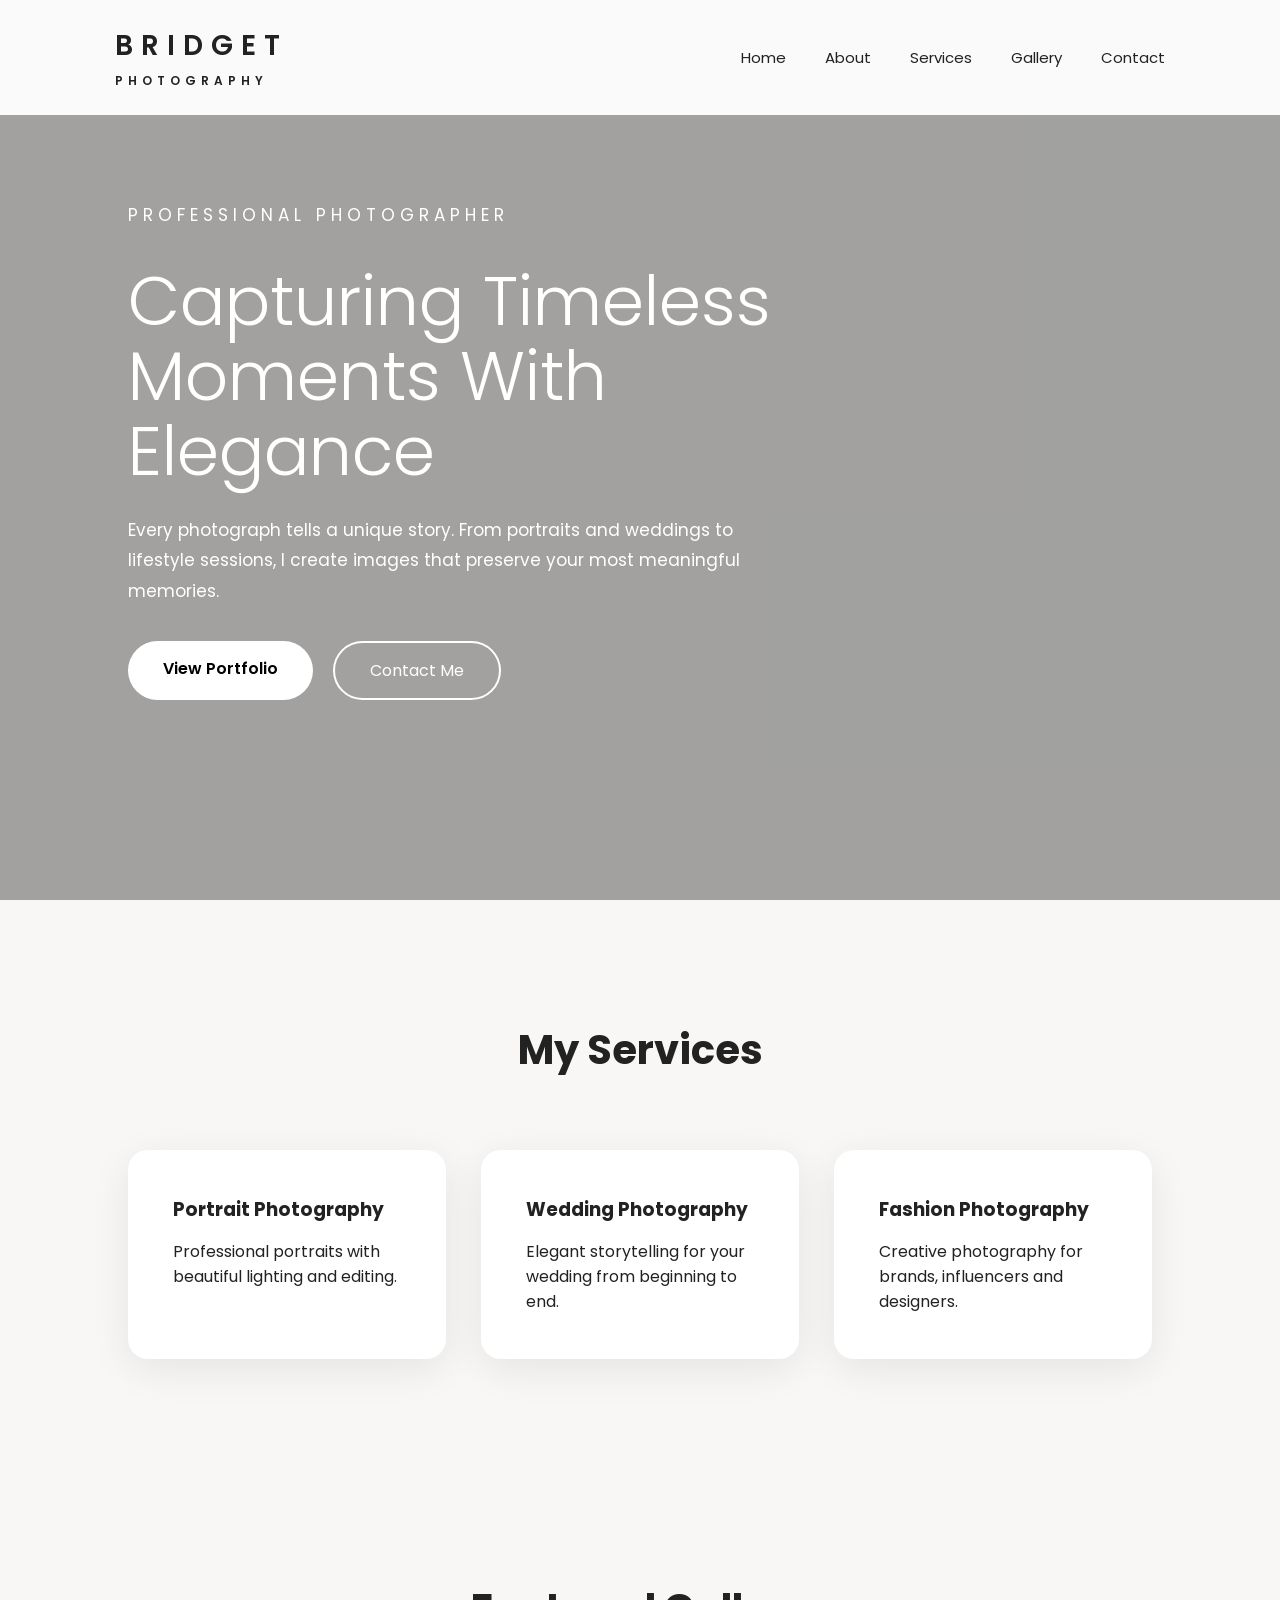
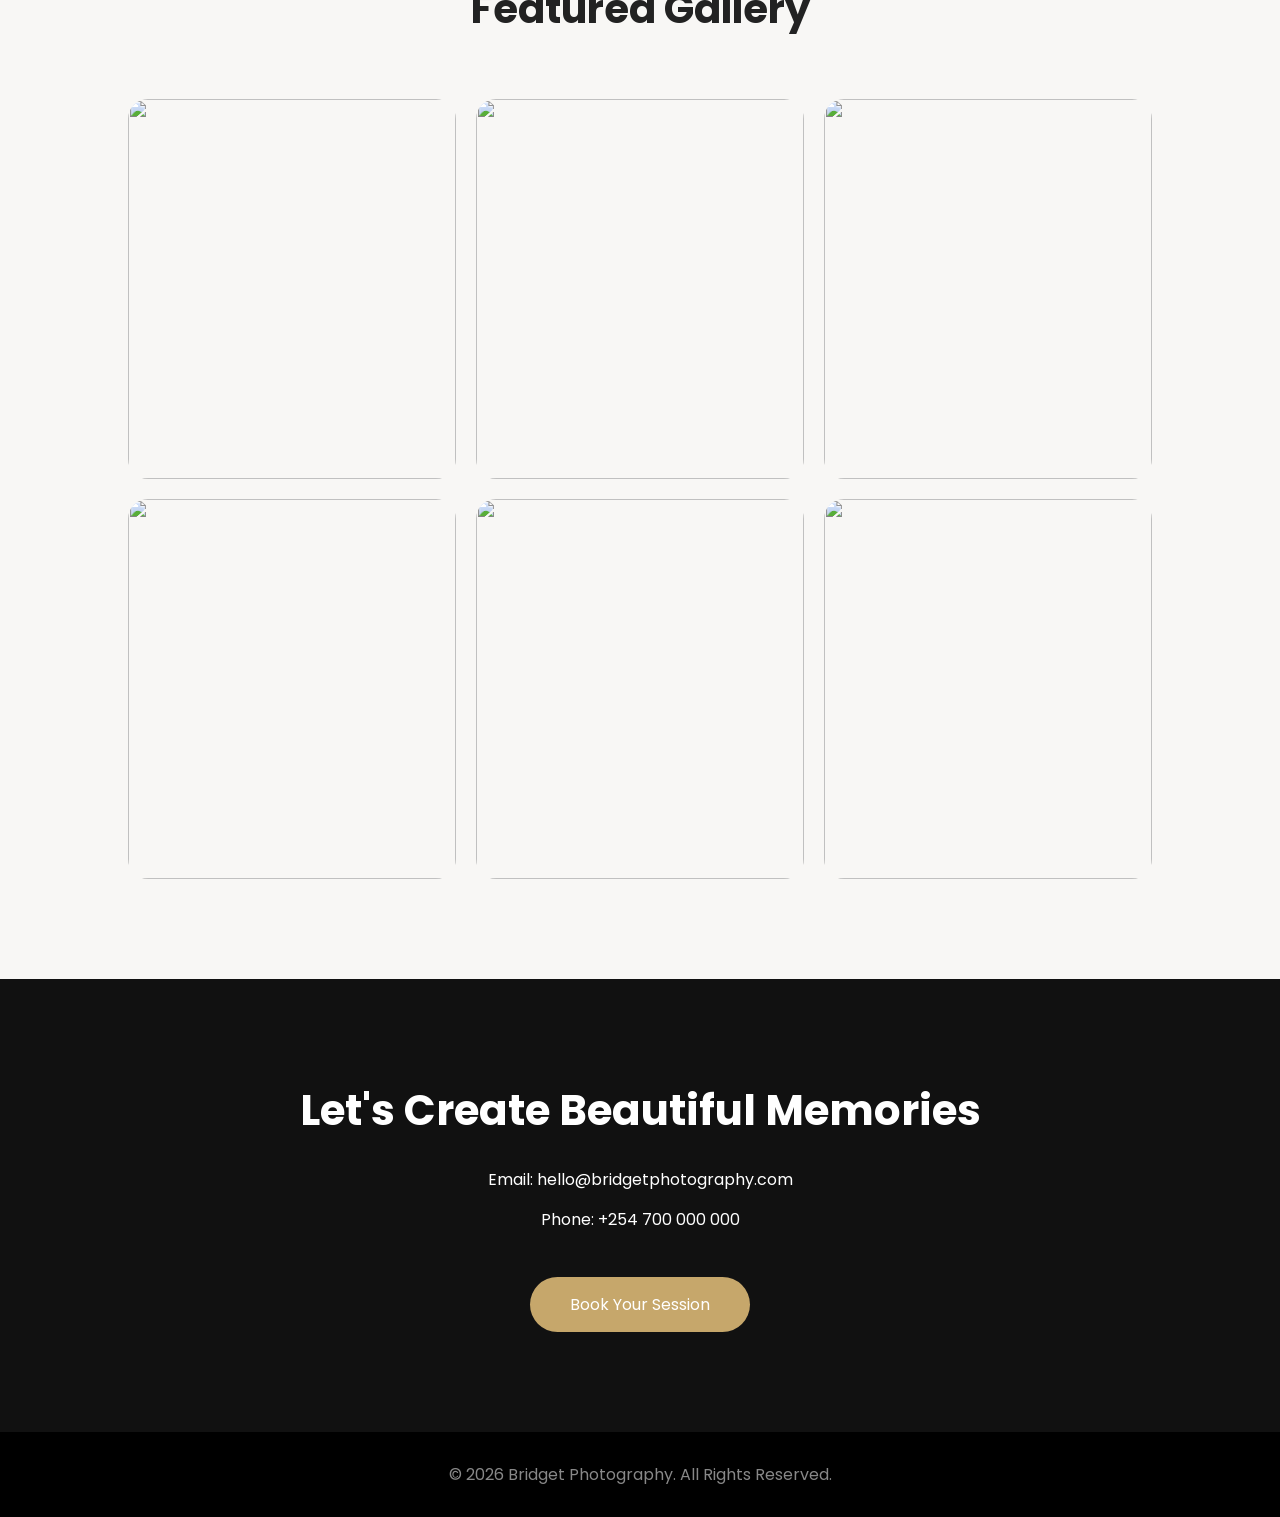
==== index.html @ 3e1bf8ef "create images folder" ====
<!DOCTYPE html>
<html lang="en">
<head>
    <meta charset="UTF-8">
    <meta name="viewport" content="width=device-width, initial-scale=1.0">
    <title>Photography Sceneries</title>
    <link rel="stylesheet" href="style.css">
    <link rel="preconnect" href="https://fonts.googleapis.com">
<link rel="preconnect" href="https://fonts.gstatic.com" crossorigin>
<link href="https://fonts.googleapis.com/css2?family=Poppins:wght@100;200;300;400;500;600;700;800;900&display=swap" rel="stylesheet"> 

</head>
<body><body>

<!-- Navigation -->

<header>

    <div class="logo">
        BRIDGET
        <span>PHOTOGRAPHY</span>
    </div>

    <nav>
        <a href="#">Home</a>
        <a href="#about">About</a>
        <a href="#services">Services</a>
        <a href="#gallery">Gallery</a>
        <a href="#contact">Contact</a>
    </nav>

</header>

<!-- Hero Section -->

<section class="hero">

    <div class="overlay"></div>

    <div class="hero-text">

        <p class="small-text">
            PROFESSIONAL PHOTOGRAPHER
        </p>

        <h1>
            Capturing Timeless Moments With Elegance
        </h1>

        <p>
            Every photograph tells a unique story. From portraits and weddings to lifestyle sessions, I create images that preserve your most meaningful memories.
        </p>

        <div class="buttons">

            <a href="#gallery" class="btn">
                View Portfolio
            </a>

            <a href="#contact" class="btn-outline">
                Contact Me
            </a>

        </div>

    </div>

</section>

<!-- Services -->

<section class="services" id="services">

    <h2>My Services</h2>

    <div class="cards">

        <div class="card">
            <h3>Portrait Photography</h3>
            <p>Professional portraits with beautiful lighting and editing.</p>
        </div>

        <div class="card">
            <h3>Wedding Photography</h3>
            <p>Elegant storytelling for your wedding from beginning to end.</p>
        </div>

        <div class="card">
            <h3>Fashion Photography</h3>
            <p>Creative photography for brands, influencers and designers.</p>
        </div>

    </div>

</section>

<!-- Gallery -->

<section class="gallery" id="gallery">

    <h2>Featured Gallery</h2>

    <div class="grid">

        <img src="https://encrypted-tbn0.gstatic.com/images?q=tbn:ANd9GcSJ-t_iZvPAtcNiCMapXK78AmFuSrUkhVnqtfCIIaoNap_XPaz2we9xFPo&s=10" alt="">

        <img src="" alt="">

        <img src="images/photo3.jpg" alt="">

        <img src="images/photo4.jpg" alt="">

        <img src="images/photo5.jpg" alt="">

        <img src="images/photo6.jpg" alt="">

    </div>

</section>

<!-- Contact -->

<section class="contact" id="contact">

    <h2>Let's Create Beautiful Memories</h2>

    <p>Email: hello@bridgetphotography.com</p>

    <p>Phone: +254 700 000 000</p>

    <a href="#">Book Your Session</a>

</section>

<!-- Footer -->

<footer>

    <p>© 2026 Bridget Photography. All Rights Reserved.</p>

</footer>

</body>


</body>
</html>
---- style.css ----
*{
margin:0;
padding:0;
box-sizing:border-box;
font-family:'Poppins',sans-serif;
}

body{
background:#f8f7f5;
color:#222;
}

header{
position:fixed;
top:0;
left:0;
width:100%;
display:flex;
justify-content:space-between;
align-items:center;
padding:25px 9%;
background:rgba(255,255,255,.95);
backdrop-filter:blur(10px);
z-index:1000;
}

.logo{
font-size:28px;
font-weight:600;
letter-spacing:8px;
}

.logo span{
display:block;
font-size:12px;
letter-spacing:5px;
margin-top:5px;
}

nav a{
text-decoration:none;
color:#222;
margin-left:35px;
font-size:15px;
transition:.3s;
}

nav a:hover{
color:#c6a76b;
}

.hero{
height:100vh;
background:url("images/hero.jpg") center/cover no-repeat;
display:flex;
align-items:center;
position:relative;
}

.overlay{
position:absolute;
width:100%;
height:100%;
background:rgba(0,0,0,.35);
}

.hero-text{
position:relative;
color:white;
max-width:650px;
margin-left:10%;
}

.small-text{
letter-spacing:5px;
font-size:14px;
margin-bottom:15px;
}

.hero h1{
font-size:68px;
font-weight:300;
line-height:1.1;
margin-bottom:25px;
}

.hero p{
font-size:17px;
line-height:1.8;
margin-bottom:35px;
}

.buttons{
display:flex;
gap:20px;
}

.btn{
background:white;
padding:15px 35px;
color:black;
text-decoration:none;
border-radius:50px;
font-weight:600;
}

.btn-outline{
border:2px solid white;
padding:15px 35px;
color:white;
text-decoration:none;
border-radius:50px;
}

.services{
padding:120px 10%;
}

.services h2{
font-size:40px;
text-align:center;
margin-bottom:70px;
}

.cards{
display:grid;
grid-template-columns:repeat(auto-fit,minmax(250px,1fr));
gap:35px;
}

.card{
background:white;
padding:45px;
border-radius:20px;
box-shadow:0 10px 40px rgba(0,0,0,.08);
transition:.4s;
}

.card:hover{
transform:translateY(-10px);
}

.card h3{
margin-bottom:15px;
}

.gallery{
padding:100px 10%;
}

.gallery h2{
text-align:center;
font-size:40px;
margin-bottom:60px;
}

.grid{
display:grid;
grid-template-columns:repeat(auto-fit,minmax(300px,1fr));
gap:20px;
}

.grid img{
width:100%;
height:380px;
object-fit:cover;
border-radius:20px;
transition:.5s;
}

.grid img:hover{
transform:scale(1.05);
}

.contact{
background:#111;
color:white;
text-align:center;
padding:100px 20px;
}

.contact h2{
font-size:42px;
margin-bottom:25px;
}

.contact p{
margin:15px 0;
}

.contact a{
display:inline-block;
margin-top:30px;
padding:15px 40px;
background:#c6a76b;
color:white;
text-decoration:none;
border-radius:40px;
}

footer{
text-align:center;
padding:30px;
background:#000;
color:#888;
}

@media(max-width:768px){

header{
flex-direction:column;
}

nav{
margin-top:20px;
}

.hero h1{
font-size:42px;
}

.buttons{
flex-direction:column;
}

}
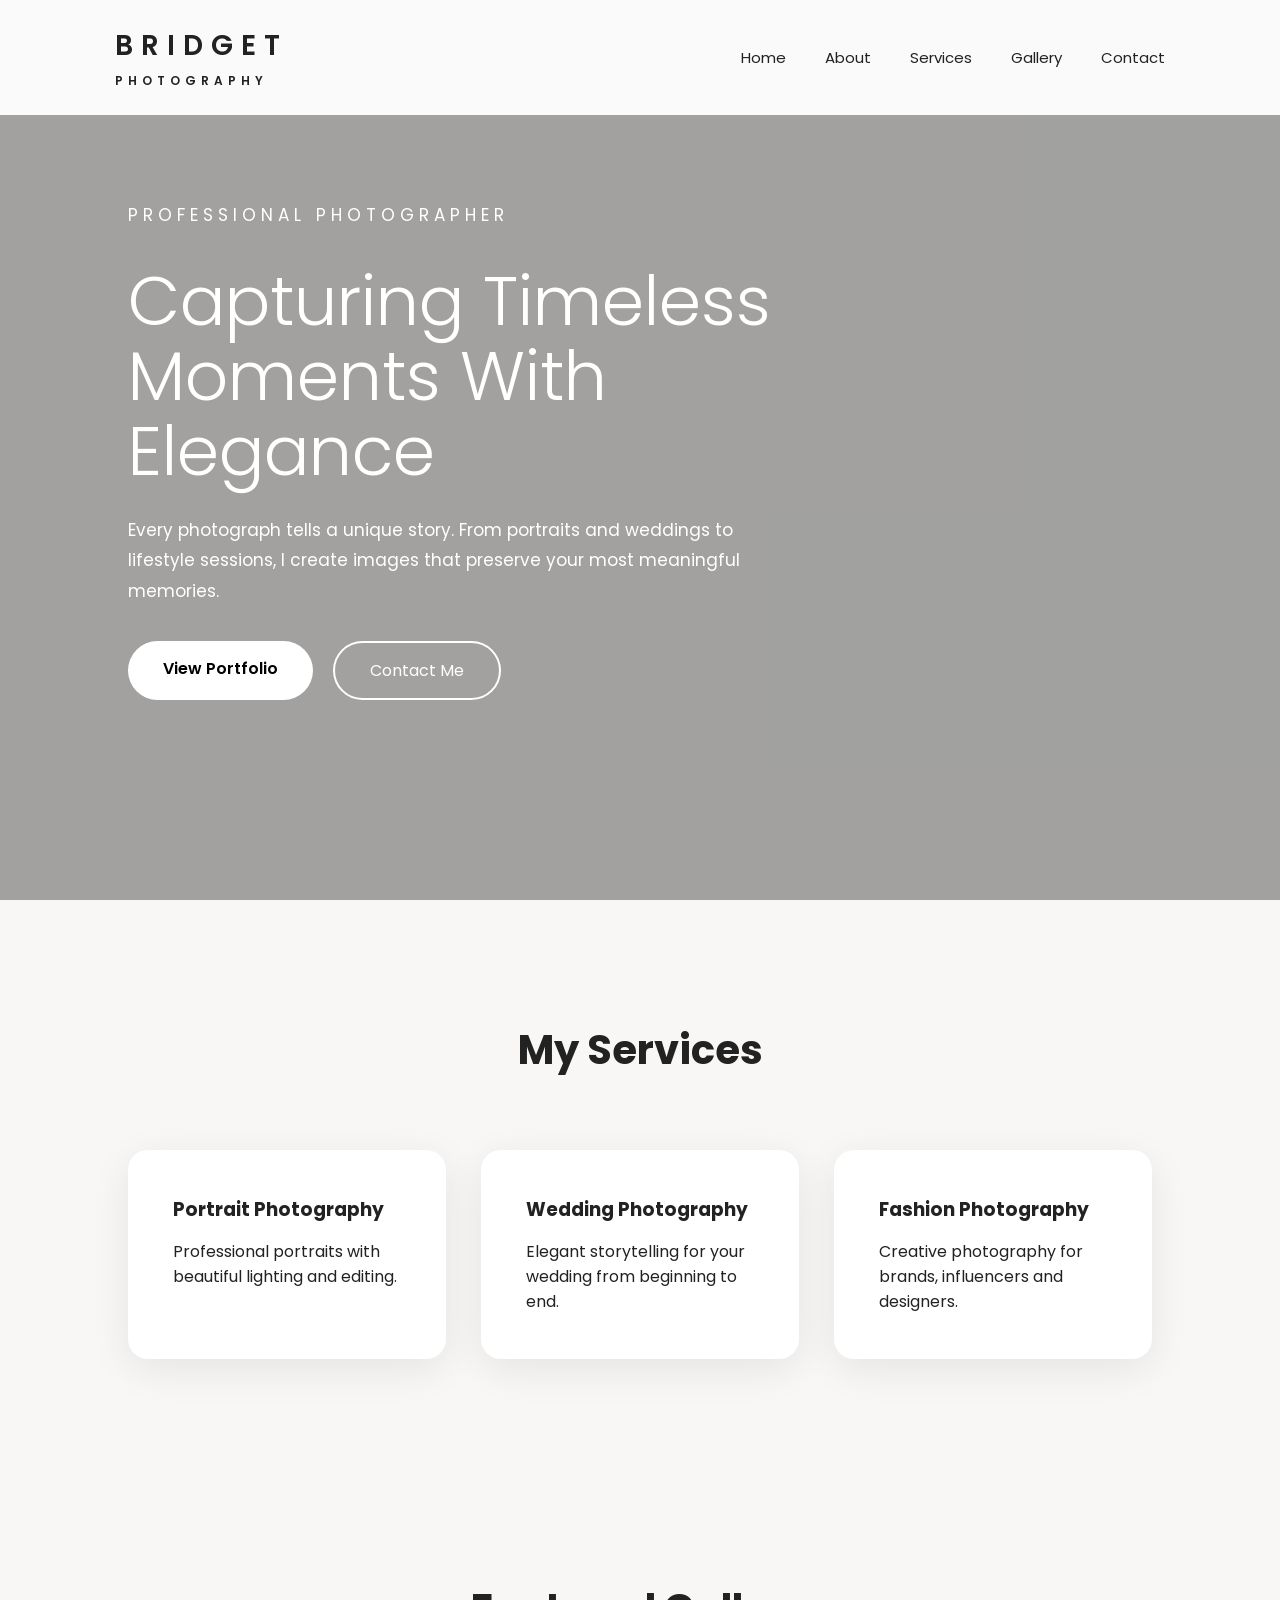
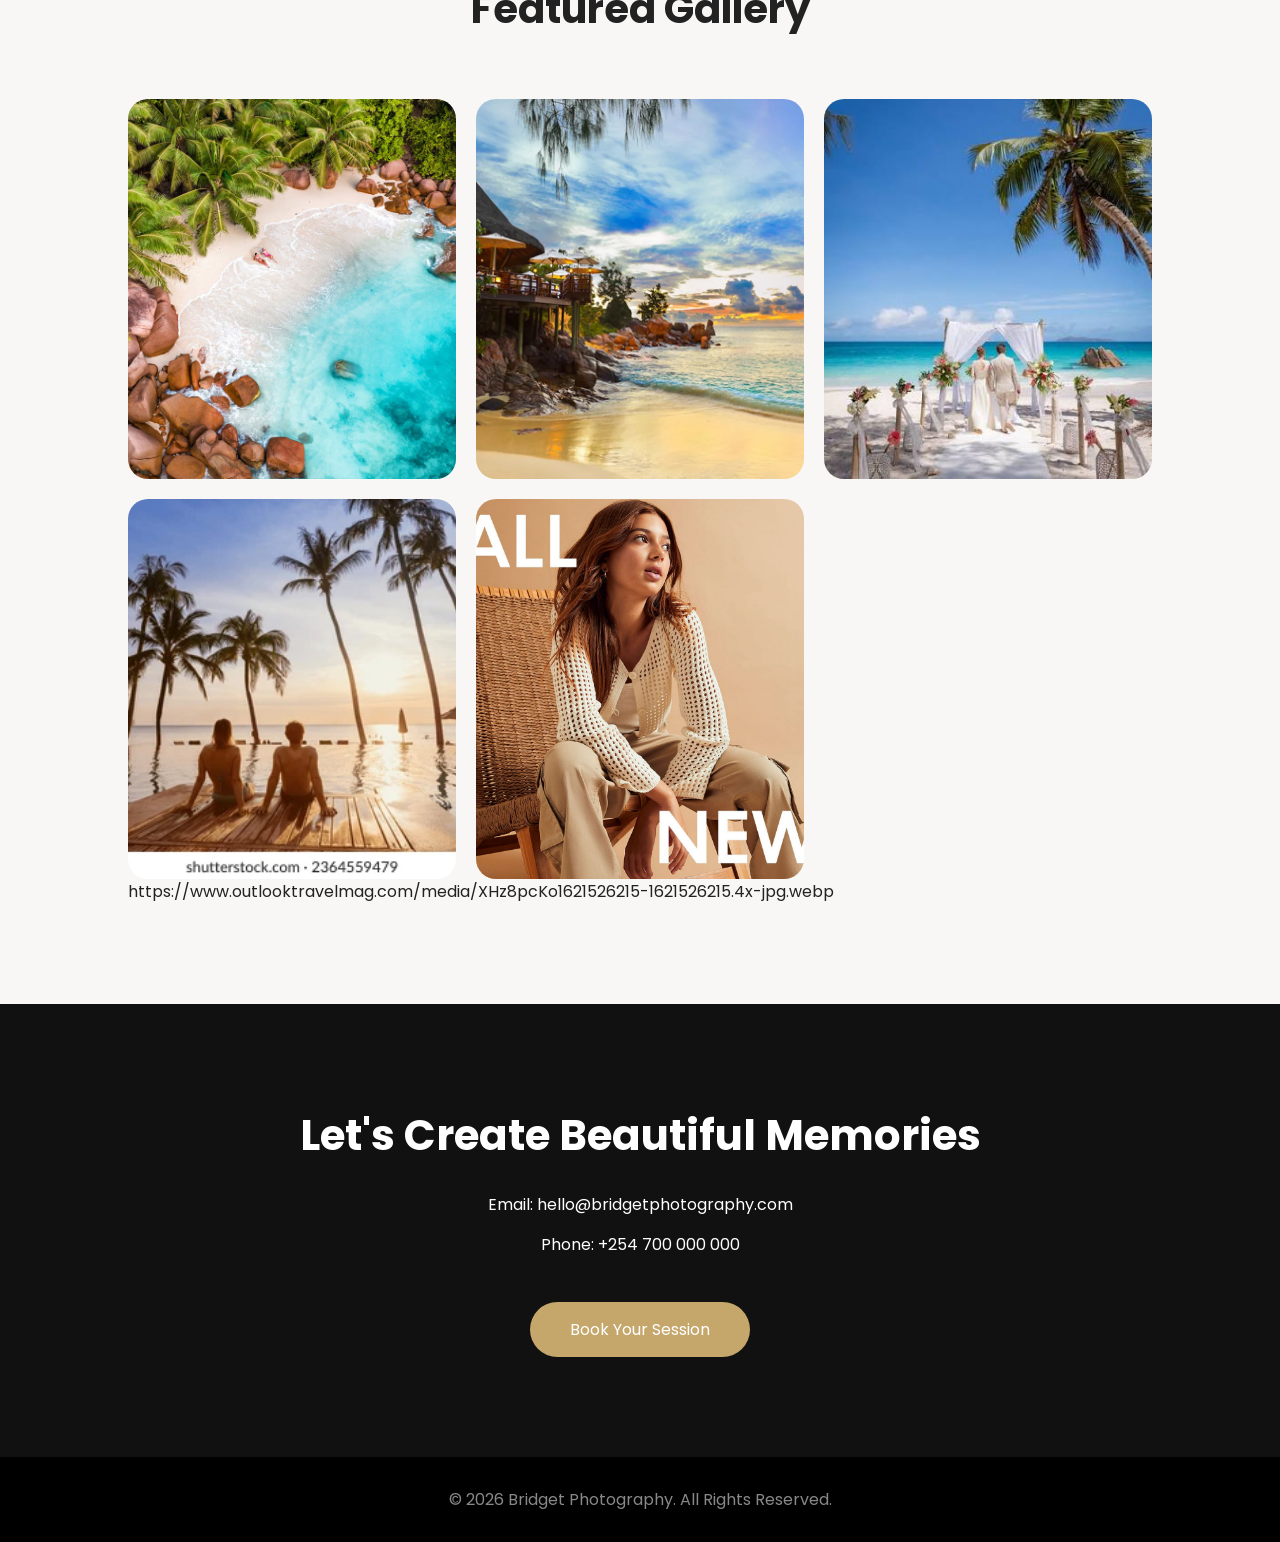
==== commit 1ff511c6: "add images to images folder" ====
--- a/index.html
+++ b/index.html
@@ -102,9 +102,7 @@
 
     <div class="grid">
 
-        <img src="https://encrypted-tbn0.gstatic.com/images?q=tbn:ANd9GcSJ-t_iZvPAtcNiCMapXK78AmFuSrUkhVnqtfCIIaoNap_XPaz2we9xFPo&s=10" alt="">
-
-        <img src="" alt="">
+        <img src="images/photo1.jpg" alt="">
 
         <img src="images/photo3.jpg" alt="">
 
@@ -115,7 +113,7 @@
         <img src="images/photo6.jpg" alt="">
 
     </div>
-
+https://www.outlooktravelmag.com/media/XHz8pcKo1621526215-1621526215.4x-jpg.webp
 </section>
 
 <!-- Contact -->
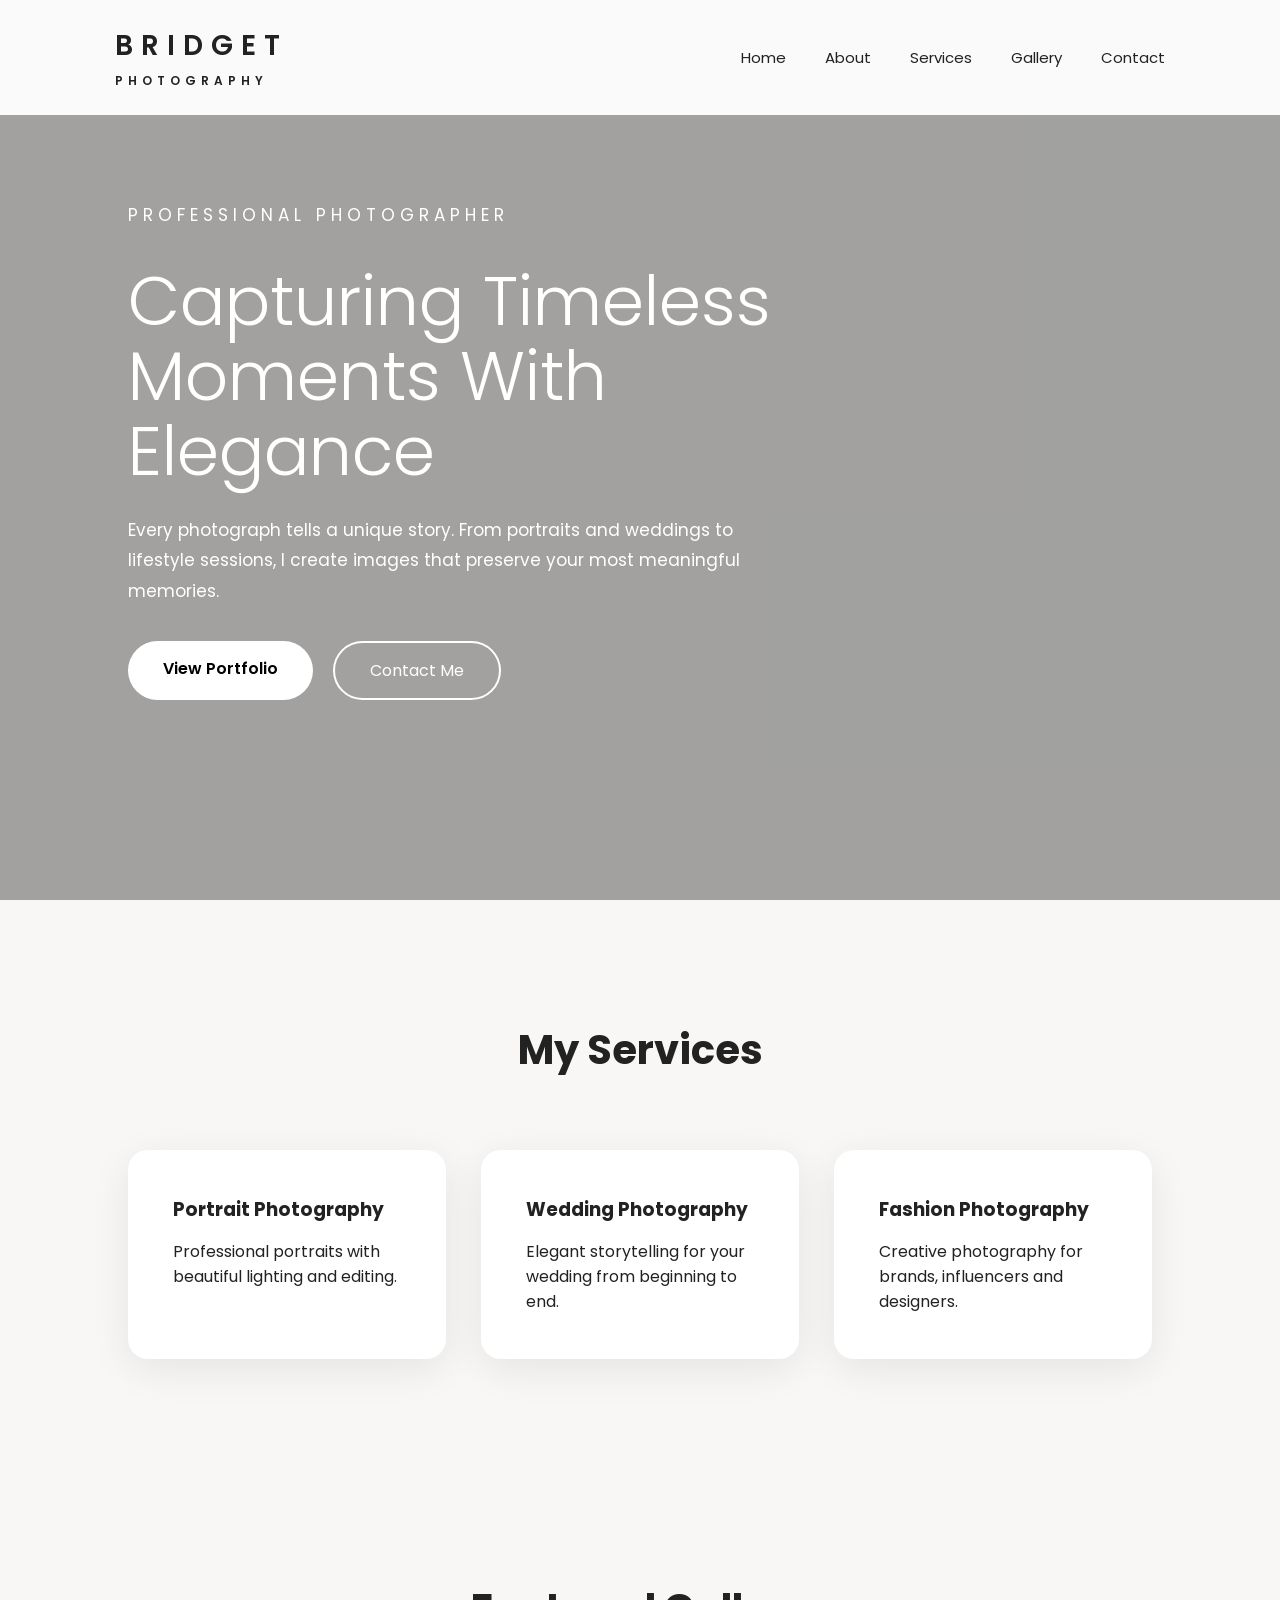
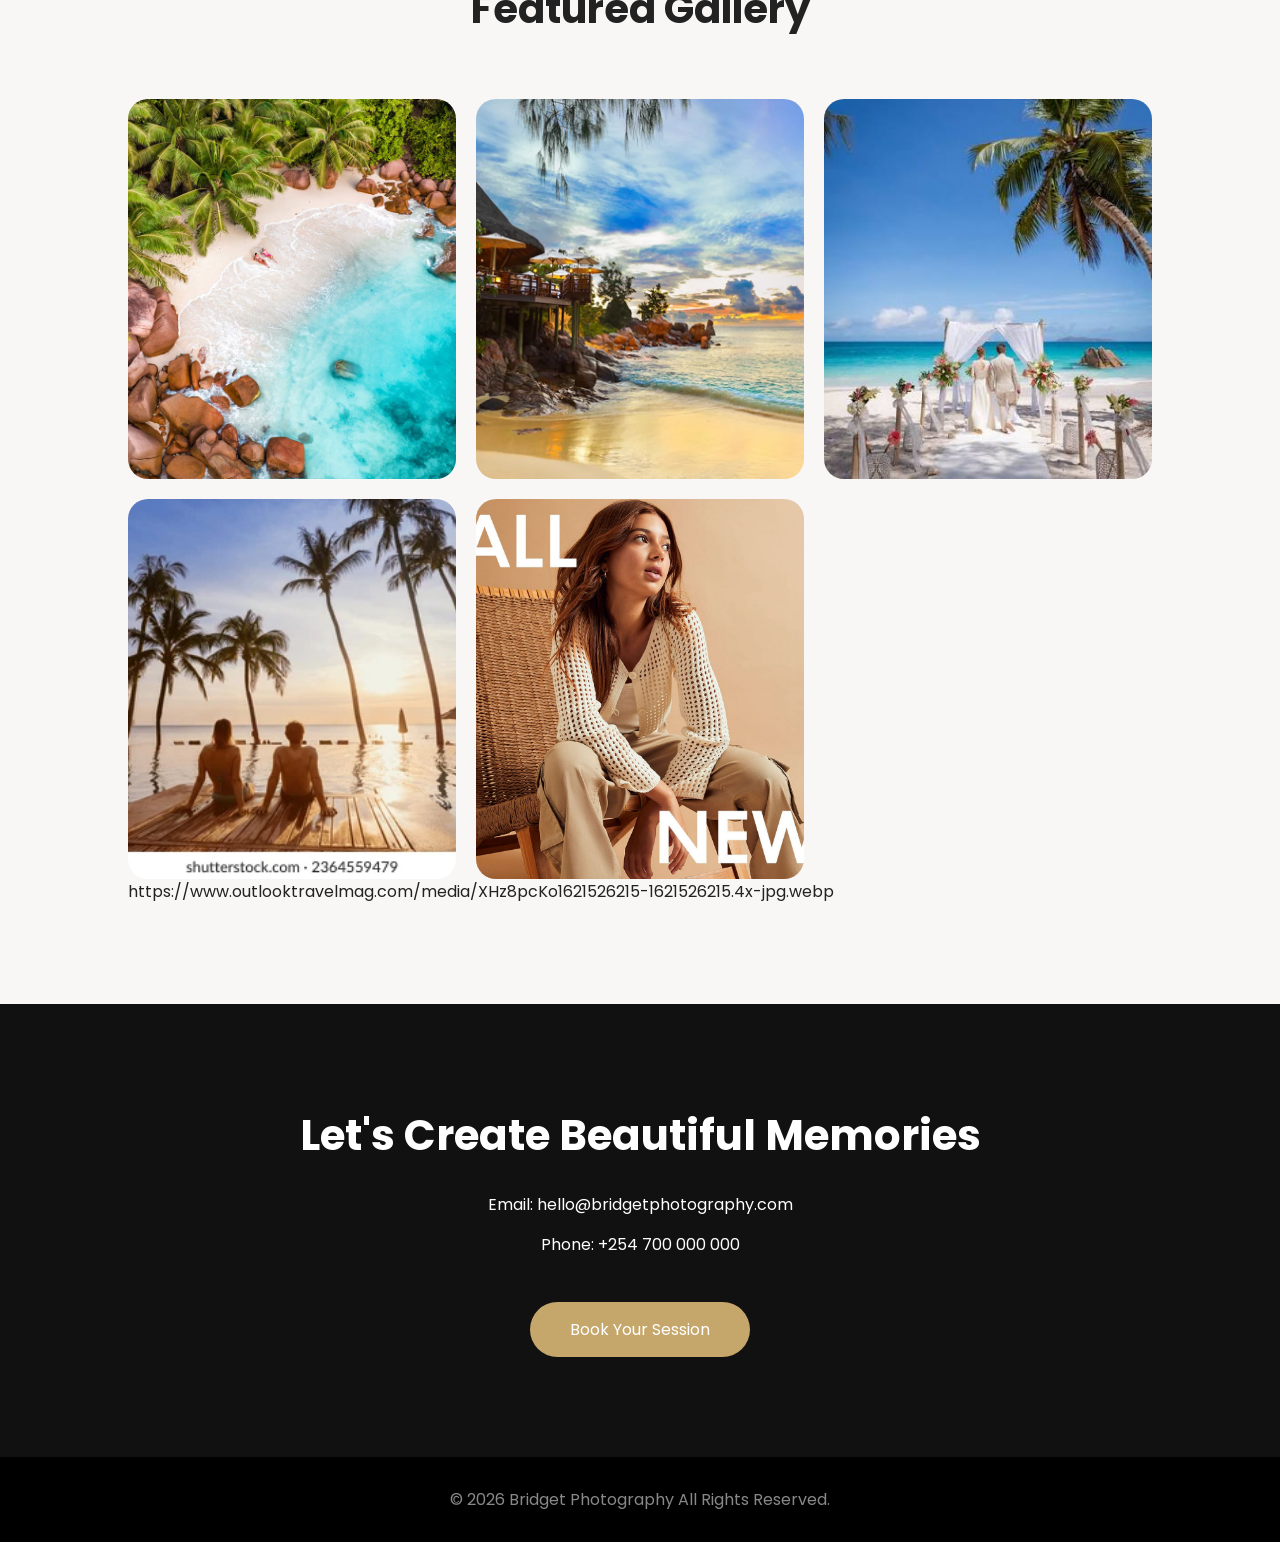
==== commit 89ca633d: "removed coma" ====
--- a/index.html
+++ b/index.html
@@ -134,7 +134,7 @@
 
 <footer>
 
-    <p>© 2026 Bridget Photography. All Rights Reserved.</p>
+    <p>© 2026 Bridget Photography All Rights Reserved.</p>
 
 </footer>
 
--- a/style.css
+++ b/style.css
@@ -223,4 +223,1015 @@
 flex-direction:column;
 }
 
-}+}
+/* ===========================
+   ABOUT HERO
+=========================== */
+
+.about-hero{
+    height:70vh;
+    background:url("images/about-banner.jpg") center center/cover no-repeat;
+    display:flex;
+    justify-content:center;
+    align-items:center;
+    position:relative;
+}
+
+.about-overlay{
+    position:absolute;
+    width:100%;
+    height:100%;
+    background:rgba(0,0,0,.55);
+}
+
+.about-content{
+    position:relative;
+    color:#fff;
+    text-align:center;
+    width:80%;
+    max-width:800px;
+}
+
+.about-content h1{
+    font-size:70px;
+    font-weight:300;
+    margin-bottom:20px;
+}
+
+.about-content p{
+    font-size:20px;
+    line-height:1.8;
+}
+
+/* ===========================
+   ABOUT SECTION
+=========================== */
+
+.about{
+    width:90%;
+    max-width:1200px;
+    margin:100px auto;
+    display:flex;
+    justify-content:space-between;
+    align-items:center;
+    gap:70px;
+}
+
+.about-image{
+    flex:1;
+}
+
+.about-image img{
+    width:100%;
+    border-radius:20px;
+    box-shadow:0 15px 40px rgba(0,0,0,.2);
+}
+
+.about-text{
+    flex:1;
+}
+
+.about-text h2{
+    font-size:45px;
+    margin-bottom:25px;
+    color:#222;
+}
+
+.about-text p{
+    color:#666;
+    line-height:1.9;
+    font-size:17px;
+    margin-bottom:20px;
+}
+
+.about-text .btn{
+    display:inline-block;
+    margin-top:20px;
+    padding:15px 35px;
+    background:#c7a16a;
+    color:#fff;
+    text-decoration:none;
+    border-radius:40px;
+    transition:.4s;
+}
+
+.about-text .btn:hover{
+    background:#222;
+}
+
+/* ===========================
+   STATISTICS
+=========================== */
+
+.stats{
+    width:90%;
+    max-width:1200px;
+    margin:80px auto;
+    display:grid;
+    grid-template-columns:repeat(4,1fr);
+    gap:25px;
+}
+
+.stat{
+    background:#fff;
+    text-align:center;
+    padding:45px 20px;
+    border-radius:20px;
+    box-shadow:0 8px 25px rgba(0,0,0,.08);
+    transition:.4s;
+}
+
+.stat:hover{
+    transform:translateY(-10px);
+}
+
+.stat h2{
+    color:#c7a16a;
+    font-size:45px;
+    margin-bottom:10px;
+}
+
+.stat p{
+    color:#666;
+    font-size:17px;
+}
+
+/* ===========================
+   MISSION
+=========================== */
+
+.mission{
+    width:80%;
+    max-width:900px;
+    margin:100px auto;
+    text-align:center;
+}
+
+.mission h2{
+    font-size:42px;
+    margin-bottom:25px;
+    color:#222;
+}
+
+.mission p{
+    font-size:18px;
+    color:#666;
+    line-height:1.9;
+}
+
+/* ===========================
+   WHY CHOOSE ME
+=========================== */
+
+.why{
+    width:90%;
+    max-width:1200px;
+    margin:100px auto;
+}
+
+.why h2{
+    text-align:center;
+    font-size:42px;
+    margin-bottom:60px;
+}
+
+.why-container{
+    display:grid;
+    grid-template-columns:repeat(auto-fit,minmax(280px,1fr));
+    gap:30px;
+}
+
+.why-card{
+    background:#fff;
+    padding:40px;
+    border-radius:20px;
+    text-align:center;
+    box-shadow:0 10px 25px rgba(0,0,0,.08);
+    transition:.4s;
+}
+
+.why-card:hover{
+    transform:translateY(-10px);
+}
+
+.why-card h3{
+    font-size:24px;
+    margin-bottom:20px;
+    color:#222;
+}
+
+.why-card p{
+    color:#666;
+    line-height:1.8;
+}
+
+/* ===========================
+   QUOTE
+=========================== */
+
+.quote{
+    background:#111;
+    color:#fff;
+    padding:120px 20px;
+    text-align:center;
+    margin-top:100px;
+}
+
+.quote h2{
+    font-size:38px;
+    font-weight:300;
+    max-width:900px;
+    margin:auto;
+    line-height:1.7;
+}
+
+/* ===========================
+   ACTIVE NAVIGATION
+=========================== */
+
+.active{
+    color:#c7a16a;
+}
+
+/* ===========================
+   RESPONSIVE
+=========================== */
+
+@media(max-width:992px){
+
+.about{
+    flex-direction:column;
+    text-align:center;
+}
+
+.stats{
+    grid-template-columns:repeat(2,1fr);
+}
+
+.about-content h1{
+    font-size:55px;
+}
+
+}
+
+@media(max-width:768px){
+
+.about-content h1{
+    font-size:42px;
+}
+
+.about-content p{
+    font-size:17px;
+}
+
+.about-text h2,
+.mission h2,
+.why h2{
+    font-size:34px;
+}
+
+.stats{
+    grid-template-columns:1fr;
+}
+
+.quote h2{
+    font-size:28px;
+}
+
+}/* ===========================
+   SERVICES HERO
+=========================== */
+
+.services-hero{
+    height:70vh;
+    background:url("images/services-banner.jpg") center center/cover no-repeat;
+    display:flex;
+    justify-content:center;
+    align-items:center;
+    position:relative;
+}
+
+.services-overlay{
+    position:absolute;
+    width:100%;
+    height:100%;
+    background:rgba(0,0,0,.55);
+}
+
+.services-content{
+    position:relative;
+    color:#fff;
+    text-align:center;
+    width:80%;
+    max-width:800px;
+}
+
+.services-content h1{
+    font-size:70px;
+    font-weight:300;
+    margin-bottom:20px;
+}
+
+.services-content p{
+    font-size:20px;
+    line-height:1.8;
+}
+
+/* ===========================
+   SERVICES SECTION
+=========================== */
+
+.services-section{
+    width:90%;
+    max-width:1300px;
+    margin:100px auto;
+}
+
+.services-section h2{
+    text-align:center;
+    font-size:42px;
+    margin-bottom:60px;
+    color:#222;
+}
+
+.services-grid{
+    display:grid;
+    grid-template-columns:repeat(auto-fit,minmax(320px,1fr));
+    gap:35px;
+}
+
+.service-card{
+    background:#fff;
+    border-radius:20px;
+    overflow:hidden;
+    box-shadow:0 12px 30px rgba(0,0,0,.08);
+    transition:.4s;
+}
+
+.service-card:hover{
+    transform:translateY(-10px);
+}
+
+.service-card img{
+    width:100%;
+    height:260px;
+    object-fit:cover;
+}
+
+.service-card h3{
+    padding:25px 25px 10px;
+    font-size:26px;
+    color:#222;
+}
+
+.service-card p{
+    padding:0 25px;
+    color:#666;
+    line-height:1.8;
+}
+
+.service-card h4{
+    padding:20px 25px 30px;
+    color:#c7a16a;
+    font-size:22px;
+}
+
+/* ===========================
+   WHY BOOK SECTION
+=========================== */
+
+.booking{
+    background:#f7f7f7;
+    padding:100px 8%;
+}
+
+.booking h2{
+    text-align:center;
+    font-size:42px;
+    margin-bottom:60px;
+}
+
+.booking-grid{
+    display:grid;
+    grid-template-columns:repeat(auto-fit,minmax(280px,1fr));
+    gap:30px;
+}
+
+.booking-card{
+    background:#fff;
+    padding:40px;
+    border-radius:20px;
+    text-align:center;
+    box-shadow:0 10px 25px rgba(0,0,0,.08);
+    transition:.4s;
+}
+
+.booking-card:hover{
+    transform:translateY(-10px);
+}
+
+.booking-card h3{
+    margin-bottom:20px;
+    color:#222;
+    font-size:24px;
+}
+
+.booking-card p{
+    color:#666;
+    line-height:1.8;
+}
+
+/* ===========================
+   CALL TO ACTION
+=========================== */
+
+.call-action{
+    background:#111;
+    color:#fff;
+    text-align:center;
+    padding:120px 20px;
+}
+
+.call-action h2{
+    font-size:46px;
+    margin-bottom:20px;
+}
+
+.call-action p{
+    max-width:700px;
+    margin:0 auto 40px;
+    line-height:1.8;
+    font-size:18px;
+}
+
+.call-action .btn{
+    display:inline-block;
+    background:#c7a16a;
+    color:#fff;
+    text-decoration:none;
+    padding:15px 40px;
+    border-radius:40px;
+    transition:.3s;
+}
+
+.call-action .btn:hover{
+    background:#fff;
+    color:#222;
+}
+
+/* ===========================
+   ACTIVE NAVIGATION
+=========================== */
+
+.active{
+    color:#c7a16a;
+}
+
+/* ===========================
+   RESPONSIVE
+=========================== */
+
+@media(max-width:992px){
+
+.services-content h1{
+    font-size:55px;
+}
+
+.services-grid{
+    grid-template-columns:repeat(2,1fr);
+}
+
+}
+
+@media(max-width:768px){
+
+.services-content h1{
+    font-size:40px;
+}
+
+.services-content p{
+    font-size:17px;
+}
+
+.services-section h2,
+.booking h2,
+.call-action h2{
+    font-size:32px;
+}
+
+.services-grid{
+    grid-template-columns:1fr;
+}
+
+.booking-grid{
+    grid-template-columns:1fr;
+}
+
+.call-action p{
+    font-size:16px;
+}
+
+}/* ===========================
+   GALLERY HERO
+=========================== */
+
+.gallery-hero{
+    height:70vh;
+    background:url("images/gallery-banner.jpg") center center/cover no-repeat;
+    display:flex;
+    justify-content:center;
+    align-items:center;
+    position:relative;
+}
+
+.gallery-overlay{
+    position:absolute;
+    width:100%;
+    height:100%;
+    background:rgba(0,0,0,.55);
+}
+
+.gallery-content{
+    position:relative;
+    text-align:center;
+    color:#fff;
+    width:80%;
+    max-width:800px;
+}
+
+.gallery-content h1{
+    font-size:70px;
+    font-weight:300;
+    margin-bottom:20px;
+}
+
+.gallery-content p{
+    font-size:20px;
+    line-height:1.8;
+}
+
+/* ===========================
+   GALLERY SECTION
+=========================== */
+
+.gallery-section{
+    width:90%;
+    max-width:1300px;
+    margin:100px auto;
+    text-align:center;
+}
+
+.gallery-section h2{
+    font-size:42px;
+    margin-bottom:20px;
+    color:#222;
+}
+
+.gallery-text{
+    max-width:700px;
+    margin:0 auto 60px;
+    color:#666;
+    line-height:1.8;
+    font-size:17px;
+}
+
+.gallery-grid{
+    display:grid;
+    grid-template-columns:repeat(auto-fit,minmax(300px,1fr));
+    gap:25px;
+}
+
+.gallery-card{
+    overflow:hidden;
+    border-radius:20px;
+    box-shadow:0 10px 30px rgba(0,0,0,.12);
+    transition:.4s;
+}
+
+.gallery-card img{
+    width:100%;
+    height:380px;
+    object-fit:cover;
+    transition:.5s;
+}
+
+.gallery-card:hover img{
+    transform:scale(1.1);
+}
+
+.gallery-card:hover{
+    transform:translateY(-10px);
+}
+
+/* ===========================
+   TESTIMONIALS
+=========================== */
+
+.testimonials{
+    background:#f8f8f8;
+    padding:100px 8%;
+}
+
+.testimonials h2{
+    text-align:center;
+    font-size:42px;
+    margin-bottom:60px;
+}
+
+.testimonial-container{
+    display:grid;
+    grid-template-columns:repeat(auto-fit,minmax(300px,1fr));
+    gap:30px;
+}
+
+.testimonial{
+    background:#fff;
+    padding:40px;
+    border-radius:20px;
+    text-align:center;
+    box-shadow:0 10px 25px rgba(0,0,0,.08);
+    transition:.4s;
+}
+
+.testimonial:hover{
+    transform:translateY(-10px);
+}
+
+.testimonial p{
+    color:#666;
+    line-height:1.9;
+    margin-bottom:20px;
+    font-style:italic;
+}
+
+.testimonial h4{
+    color:#c7a16a;
+    font-size:18px;
+}
+
+/* ===========================
+   CALL TO ACTION
+=========================== */
+
+.gallery-cta{
+    background:#111;
+    color:#fff;
+    text-align:center;
+    padding:120px 20px;
+}
+
+.gallery-cta h2{
+    font-size:46px;
+    margin-bottom:20px;
+}
+
+.gallery-cta p{
+    max-width:700px;
+    margin:0 auto 35px;
+    font-size:18px;
+    line-height:1.8;
+}
+
+.gallery-cta .btn{
+    display:inline-block;
+    background:#c7a16a;
+    color:#fff;
+    padding:15px 40px;
+    border-radius:40px;
+    text-decoration:none;
+    transition:.3s;
+}
+
+.gallery-cta .btn:hover{
+    background:#fff;
+    color:#222;
+}
+
+/* ===========================
+   ACTIVE NAVIGATION
+=========================== */
+
+.active{
+    color:#c7a16a;
+}
+
+/* ===========================
+   RESPONSIVE
+=========================== */
+
+@media(max-width:992px){
+
+.gallery-content h1{
+    font-size:55px;
+}
+
+.gallery-grid{
+    grid-template-columns:repeat(2,1fr);
+}
+
+}
+
+@media(max-width:768px){
+
+.gallery-content h1{
+    font-size:40px;
+}
+
+.gallery-content p{
+    font-size:17px;
+}
+
+.gallery-section h2,
+.testimonials h2,
+.gallery-cta h2{
+    font-size:32px;
+}
+
+.gallery-grid{
+    grid-template-columns:1fr;
+}
+
+.testimonial-container{
+    grid-template-columns:1fr;
+}
+
+.gallery-card img{
+    height:300px;
+}
+
+.gallery-cta p{
+    font-size:16px;
+}
+
+}/* ===========================
+   CONTACT HERO
+=========================== */
+
+.contact-hero{
+    height:70vh;
+    background:url("images/contact-banner.jpg") center center/cover no-repeat;
+    display:flex;
+    justify-content:center;
+    align-items:center;
+    position:relative;
+}
+
+.contact-overlay{
+    position:absolute;
+    width:100%;
+    height:100%;
+    background:rgba(0,0,0,.60);
+}
+
+.contact-content{
+    position:relative;
+    text-align:center;
+    color:#fff;
+    width:80%;
+    max-width:800px;
+}
+
+.contact-content h1{
+    font-size:70px;
+    font-weight:300;
+    margin-bottom:20px;
+}
+
+.contact-content p{
+    font-size:20px;
+    line-height:1.8;
+}
+
+/* ===========================
+   CONTACT SECTION
+=========================== */
+
+.contact-section{
+    width:90%;
+    max-width:1200px;
+    margin:100px auto;
+    display:grid;
+    grid-template-columns:1fr 1.3fr;
+    gap:50px;
+}
+
+.contact-info{
+    background:#111;
+    color:#fff;
+    padding:50px;
+    border-radius:20px;
+}
+
+.contact-info h2{
+    font-size:35px;
+    margin-bottom:30px;
+}
+
+.contact-info p{
+    line-height:2;
+    margin-bottom:25px;
+    color:#ddd;
+}
+
+/* ===========================
+   CONTACT FORM
+=========================== */
+
+.contact-form{
+    background:#fff;
+    padding:50px;
+    border-radius:20px;
+    box-shadow:0 10px 30px rgba(0,0,0,.08);
+}
+
+.contact-form h2{
+    font-size:35px;
+    margin-bottom:30px;
+    color:#222;
+}
+
+.contact-form form{
+    display:flex;
+    flex-direction:column;
+}
+
+.contact-form input,
+.contact-form textarea{
+    width:100%;
+    padding:18px;
+    margin-bottom:20px;
+    border:1px solid #ddd;
+    border-radius:10px;
+    font-size:16px;
+    outline:none;
+    transition:.3s;
+}
+
+.contact-form input:focus,
+.contact-form textarea:focus{
+    border-color:#c7a16a;
+}
+
+.contact-form textarea{
+    resize:none;
+}
+
+.contact-form button{
+    background:#c7a16a;
+    color:#fff;
+    border:none;
+    padding:16px;
+    font-size:18px;
+    border-radius:40px;
+    cursor:pointer;
+    transition:.3s;
+}
+
+.contact-form button:hover{
+    background:#111;
+}
+
+/* ===========================
+   SOCIAL SECTION
+=========================== */
+
+.social-section{
+    text-align:center;
+    padding:90px 20px;
+    background:#f8f8f8;
+}
+
+.social-section h2{
+    font-size:40px;
+    margin-bottom:40px;
+}
+
+.social-links{
+    display:flex;
+    justify-content:center;
+    flex-wrap:wrap;
+    gap:20px;
+}
+
+.social-links a{
+    text-decoration:none;
+    color:#222;
+    padding:15px 30px;
+    border:2px solid #c7a16a;
+    border-radius:40px;
+    transition:.3s;
+    font-weight:500;
+}
+
+.social-links a:hover{
+    background:#c7a16a;
+    color:#fff;
+}
+
+/* ===========================
+   CALL TO ACTION
+=========================== */
+
+.contact-cta{
+    background:#111;
+    color:#fff;
+    text-align:center;
+    padding:120px 20px;
+}
+
+.contact-cta h2{
+    font-size:46px;
+    margin-bottom:20px;
+}
+
+.contact-cta p{
+    max-width:700px;
+    margin:0 auto 35px;
+    line-height:1.8;
+    font-size:18px;
+}
+
+.contact-cta a{
+    display:inline-block;
+    text-decoration:none;
+    background:#c7a16a;
+    color:#fff;
+    padding:15px 40px;
+    border-radius:40px;
+    transition:.3s;
+}
+
+.contact-cta a:hover{
+    background:#fff;
+    color:#222;
+}
+
+/* ===========================
+   ACTIVE NAVIGATION
+=========================== */
+
+.active{
+    color:#c7a16a;
+}
+
+/* ===========================
+   RESPONSIVE
+=========================== */
+
+@media(max-width:992px){
+
+.contact-content h1{
+    font-size:55px;
+}
+
+.contact-section{
+    grid-template-columns:1fr;
+}
+
+}
+
+@media(max-width:768px){
+
+.contact-content h1{
+    font-size:40px;
+}
+
+.contact-content p{
+    font-size:17px;
+}
+
+.contact-form,
+.contact-info{
+    padding:30px;
+}
+
+.contact-form h2,
+.contact-info h2,
+.social-section h2,
+.contact-cta h2{
+    font-size:30px;
+}
+
+.social-links{
+    flex-direction:column;
+    align-items:center;
+}
+
+.social-links a{
+    width:220px;
+}
+
+.contact-cta p{
+    font-size:16px;
+}
+
+}
+
+
+
+
+
+
+
+
+
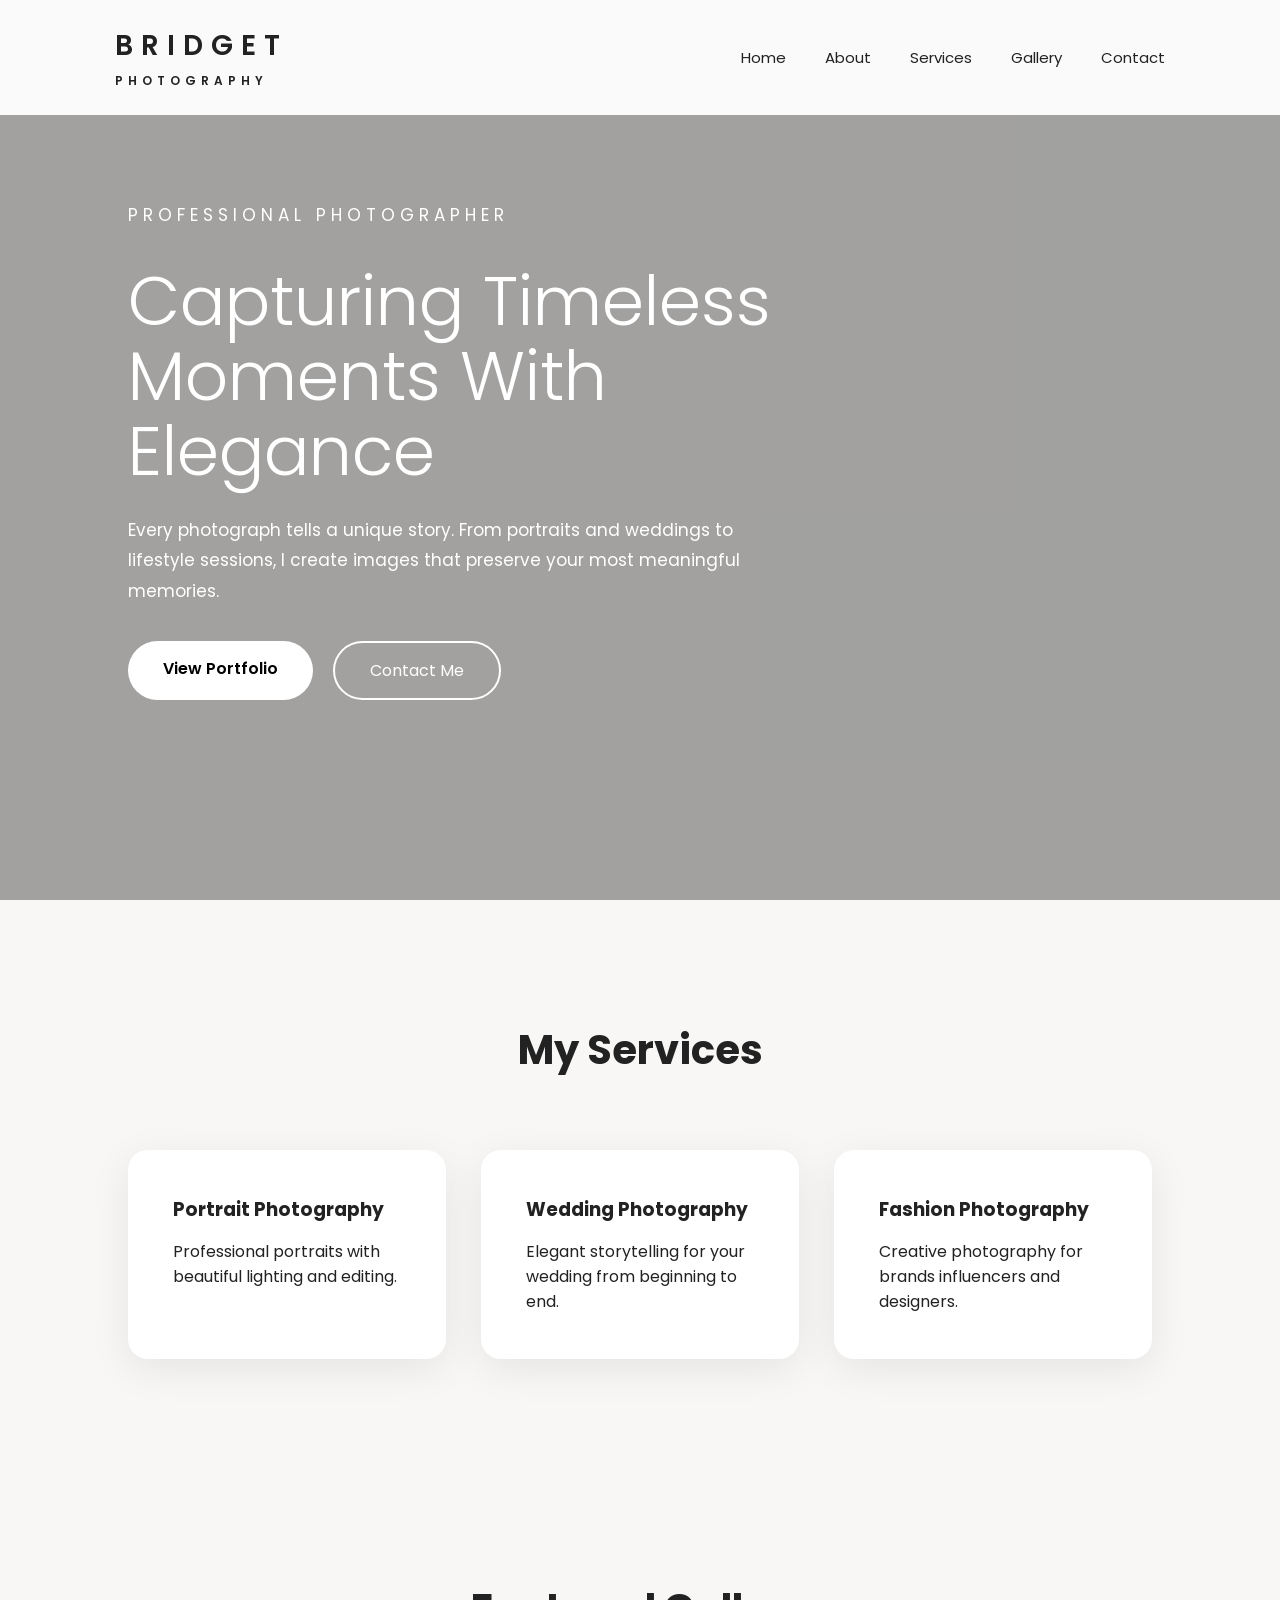
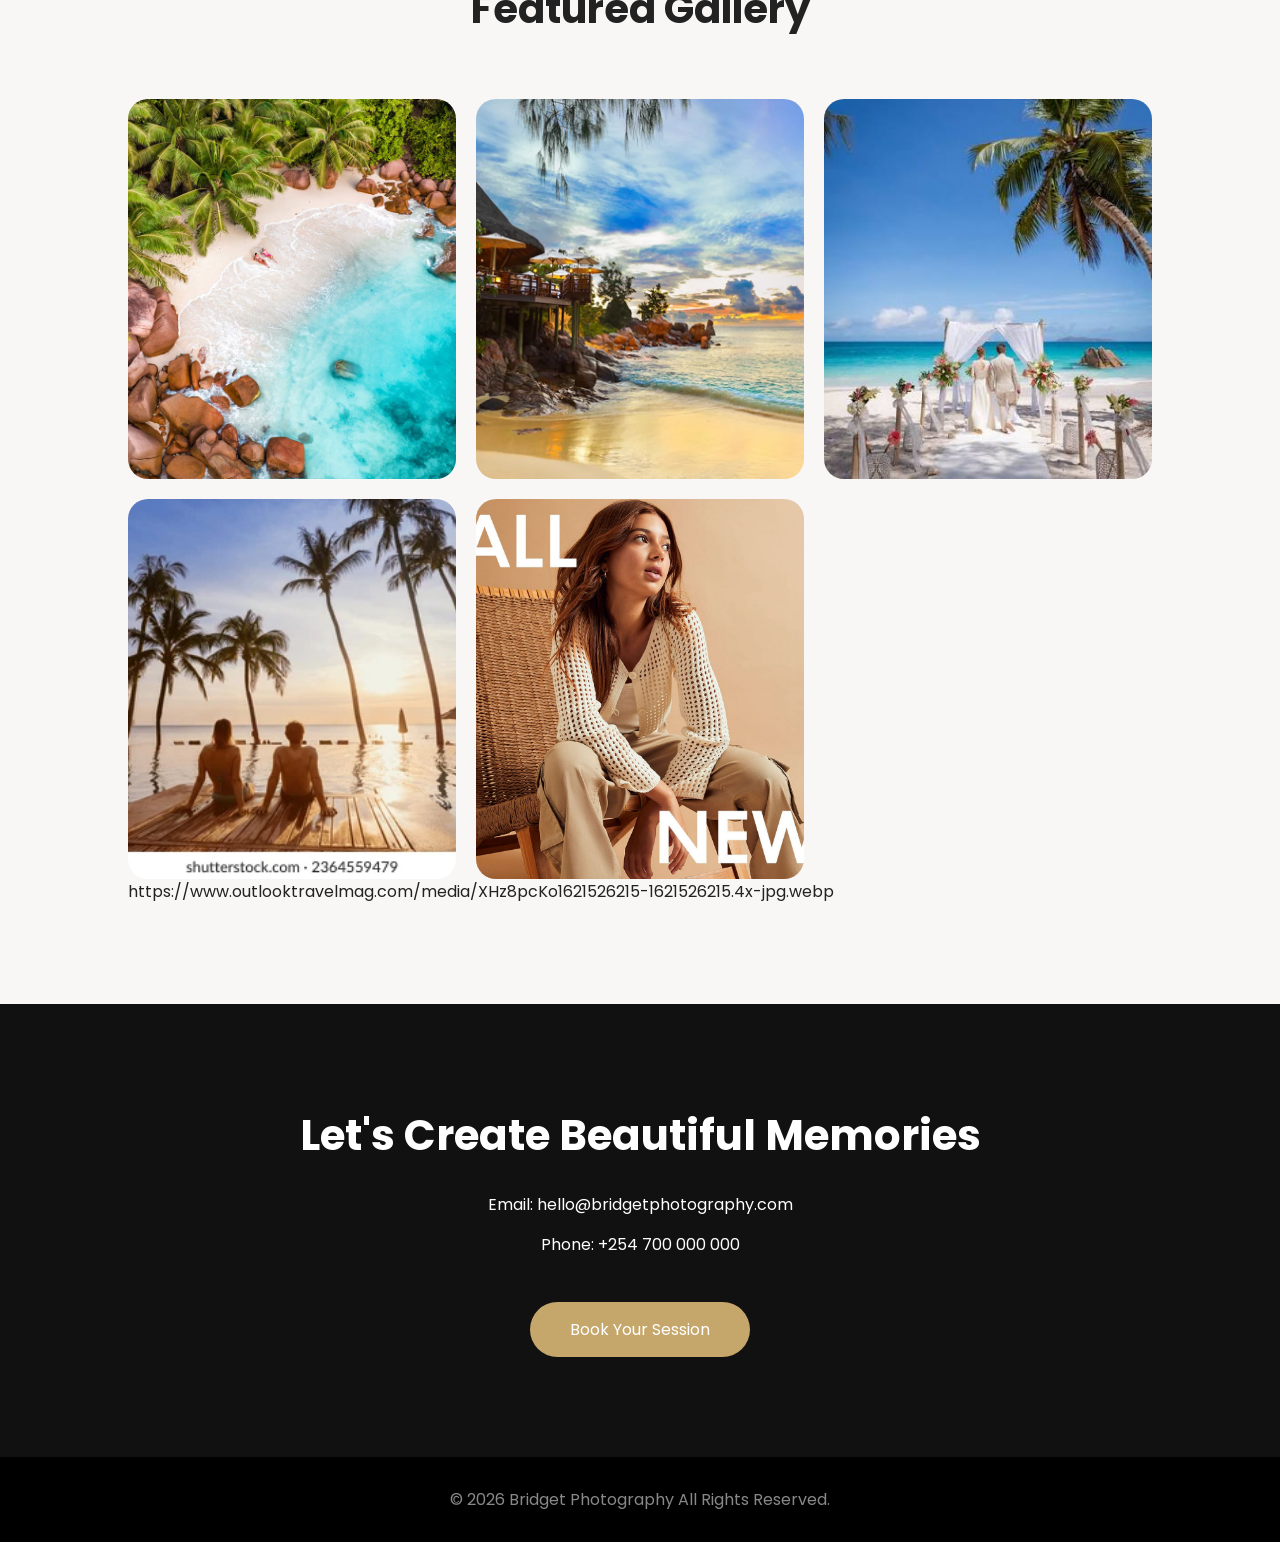
==== commit 08de46bd: "removed coma" ====
--- a/index.html
+++ b/index.html
@@ -87,7 +87,7 @@
 
         <div class="card">
             <h3>Fashion Photography</h3>
-            <p>Creative photography for brands, influencers and designers.</p>
+            <p>Creative photography for brands influencers and designers.</p>
         </div>
 
     </div>
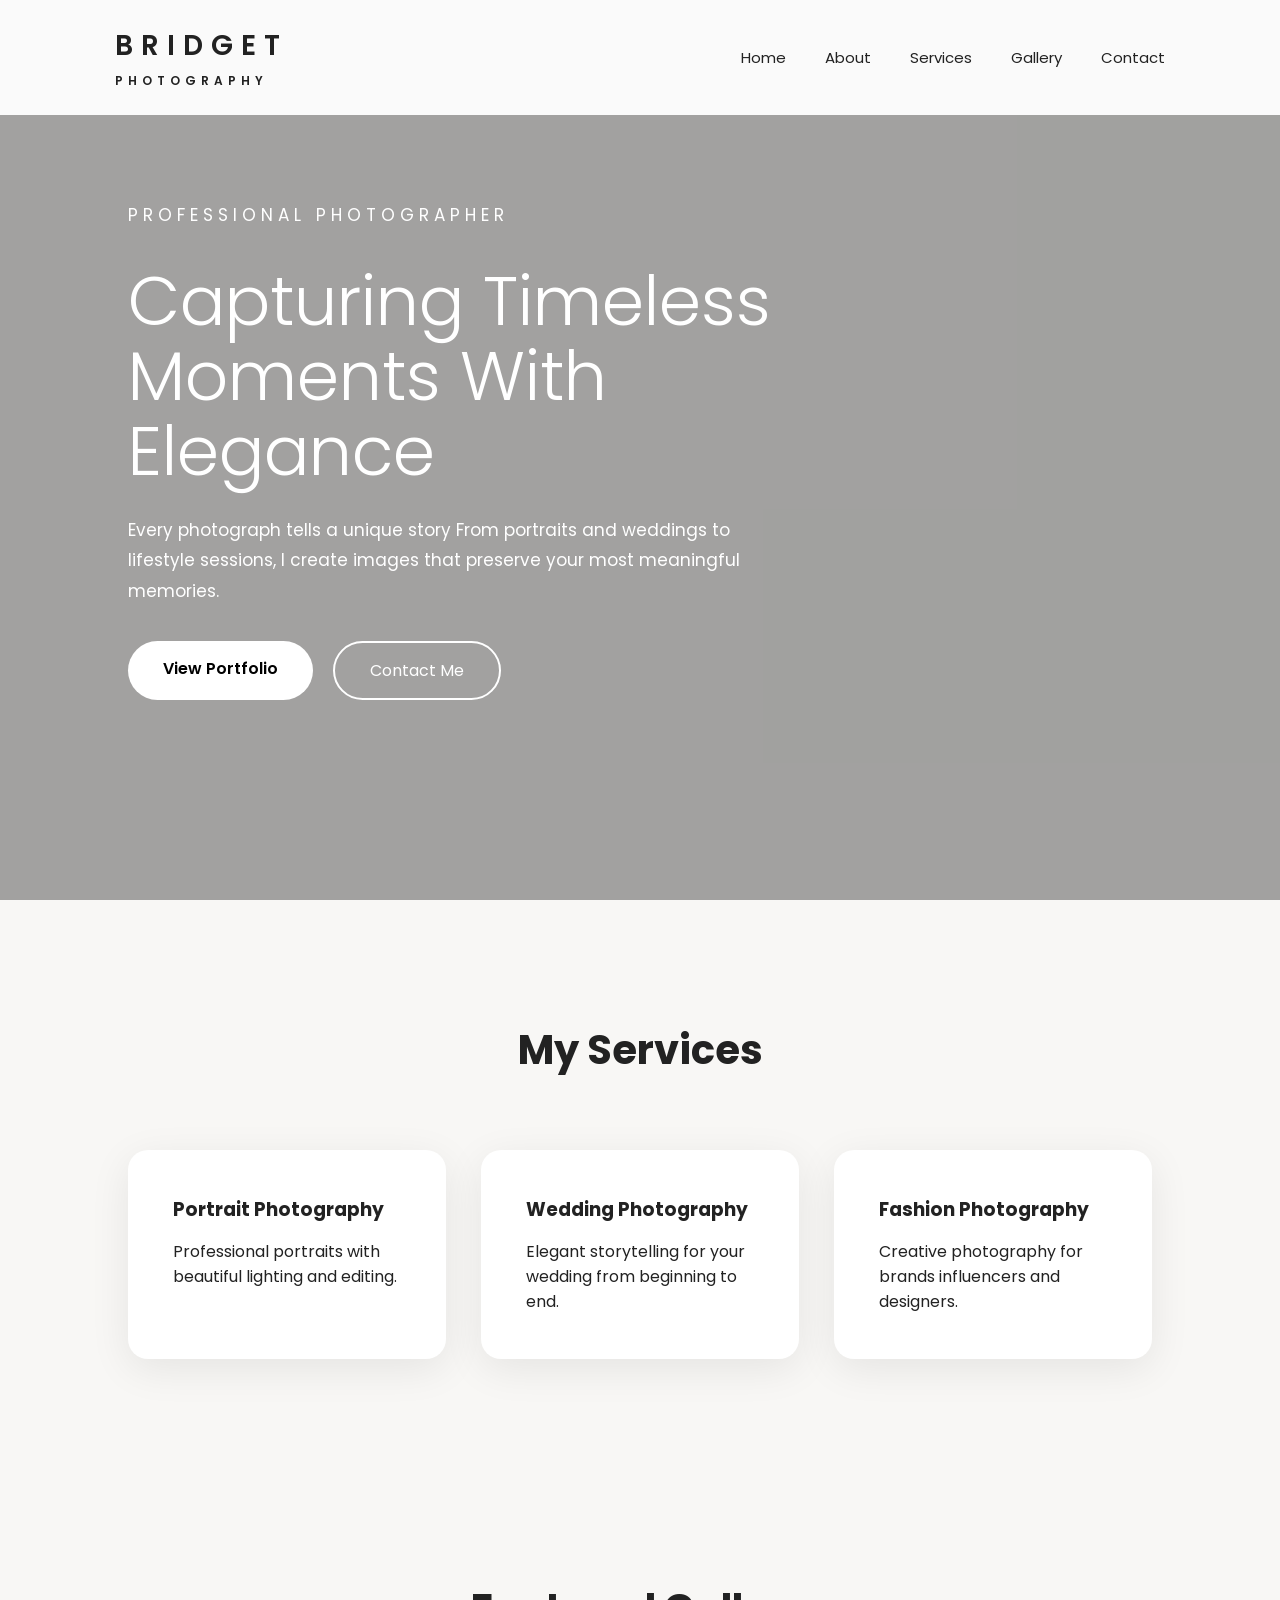
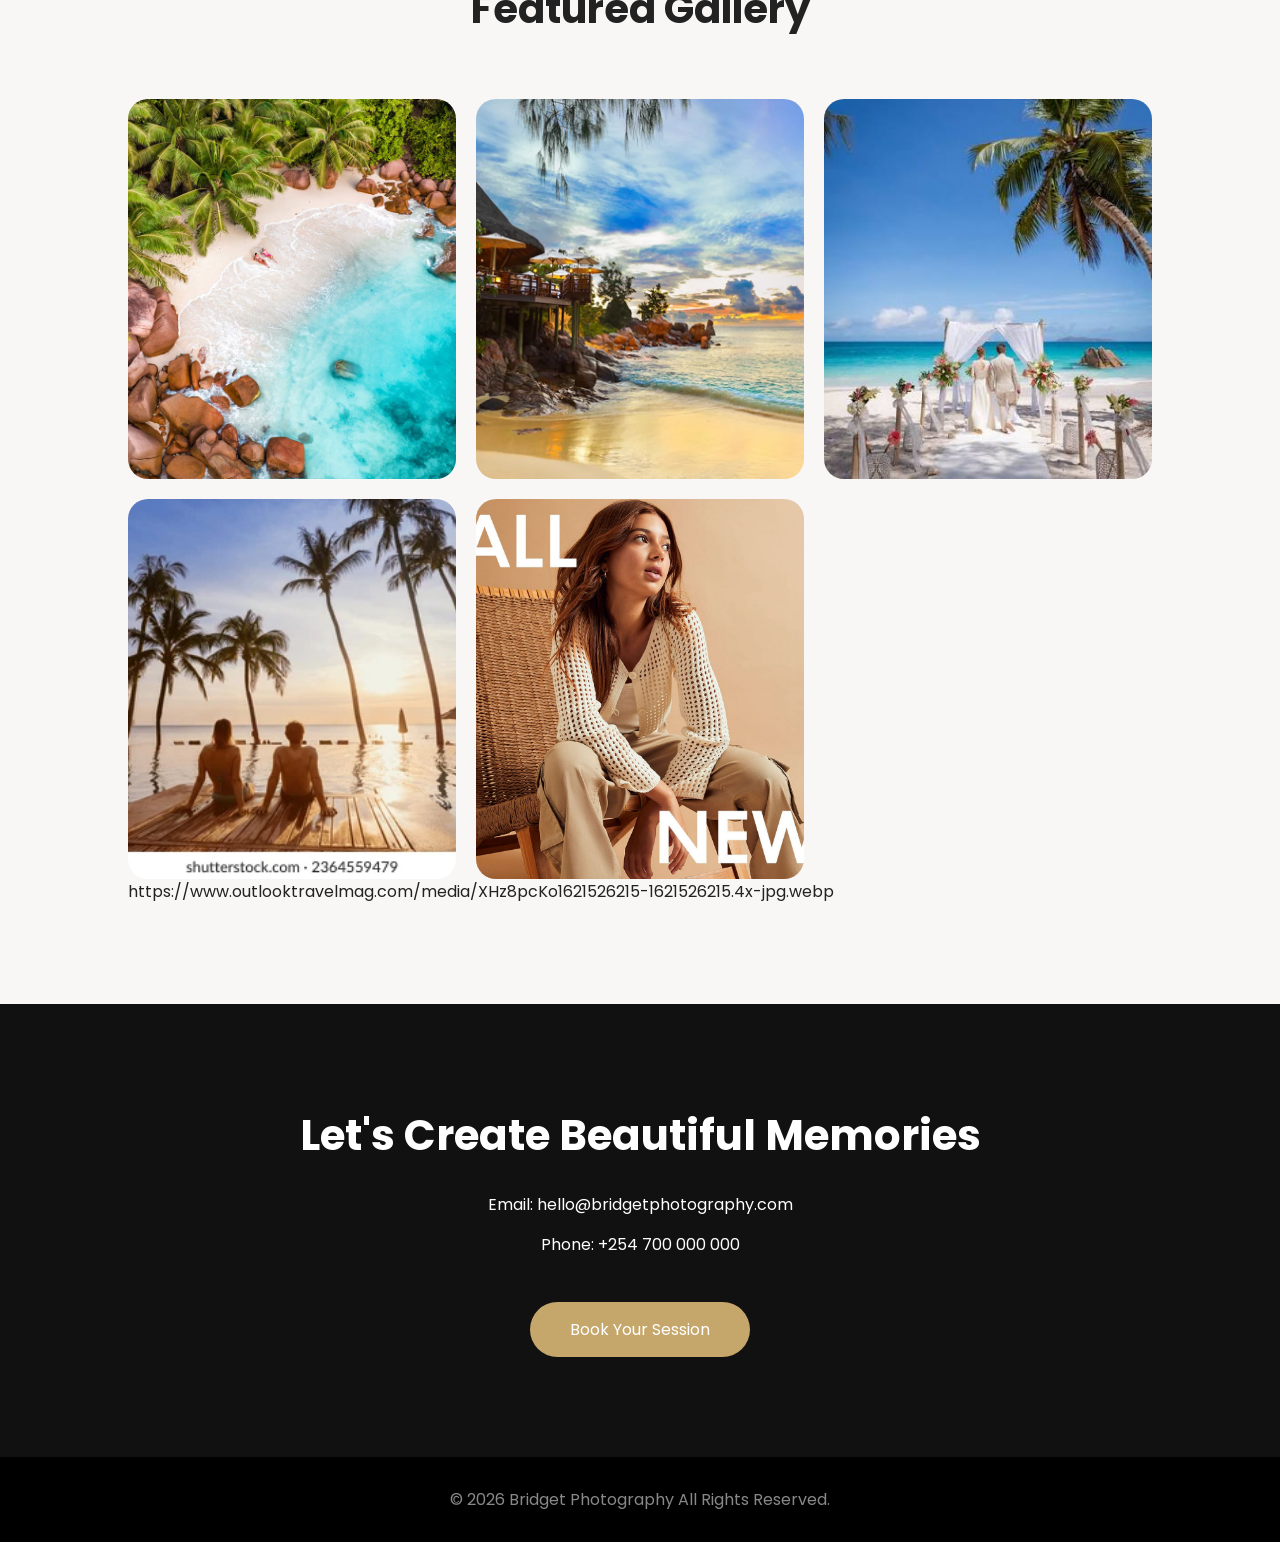
==== commit da86d5f1: "removed full stop" ====
--- a/index.html
+++ b/index.html
@@ -48,7 +48,7 @@
         </h1>
 
         <p>
-            Every photograph tells a unique story. From portraits and weddings to lifestyle sessions, I create images that preserve your most meaningful memories.
+            Every photograph tells a unique story From portraits and weddings to lifestyle sessions, I create images that preserve your most meaningful memories.
         </p>
 
         <div class="buttons">
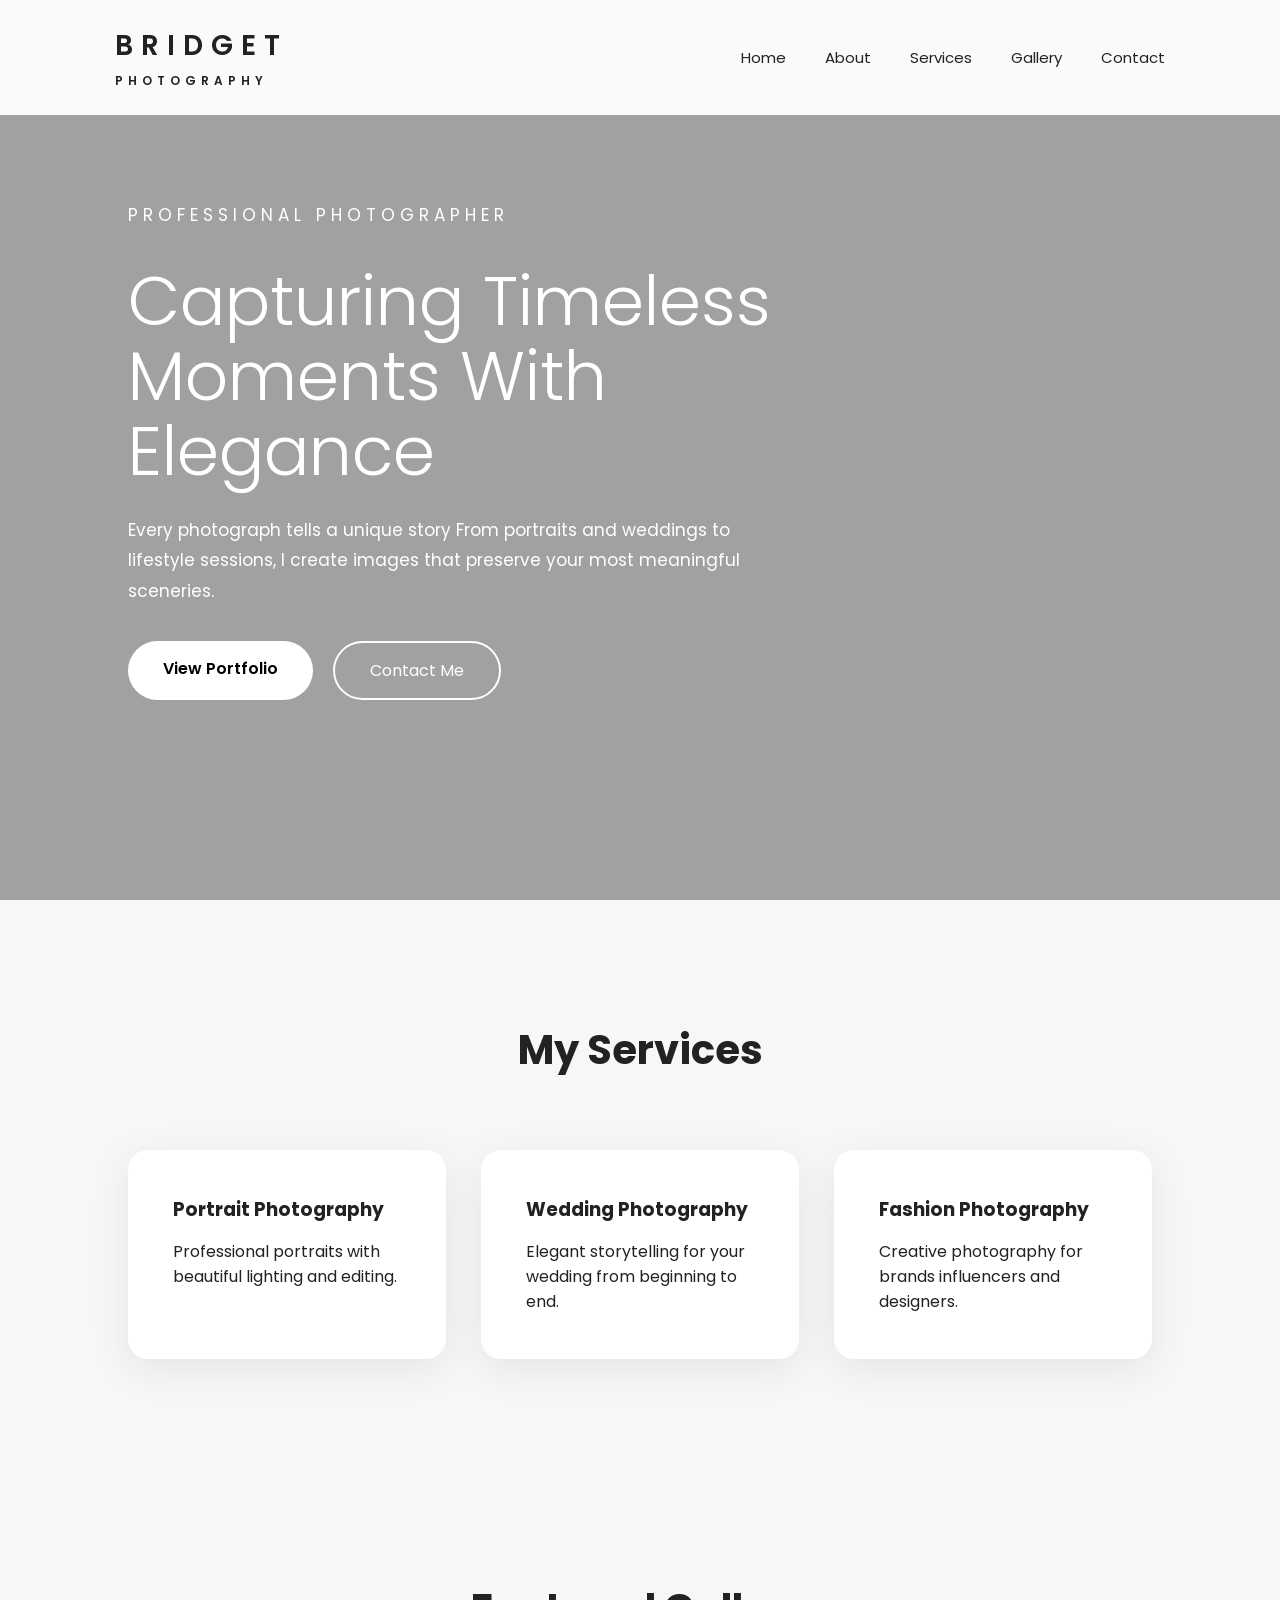
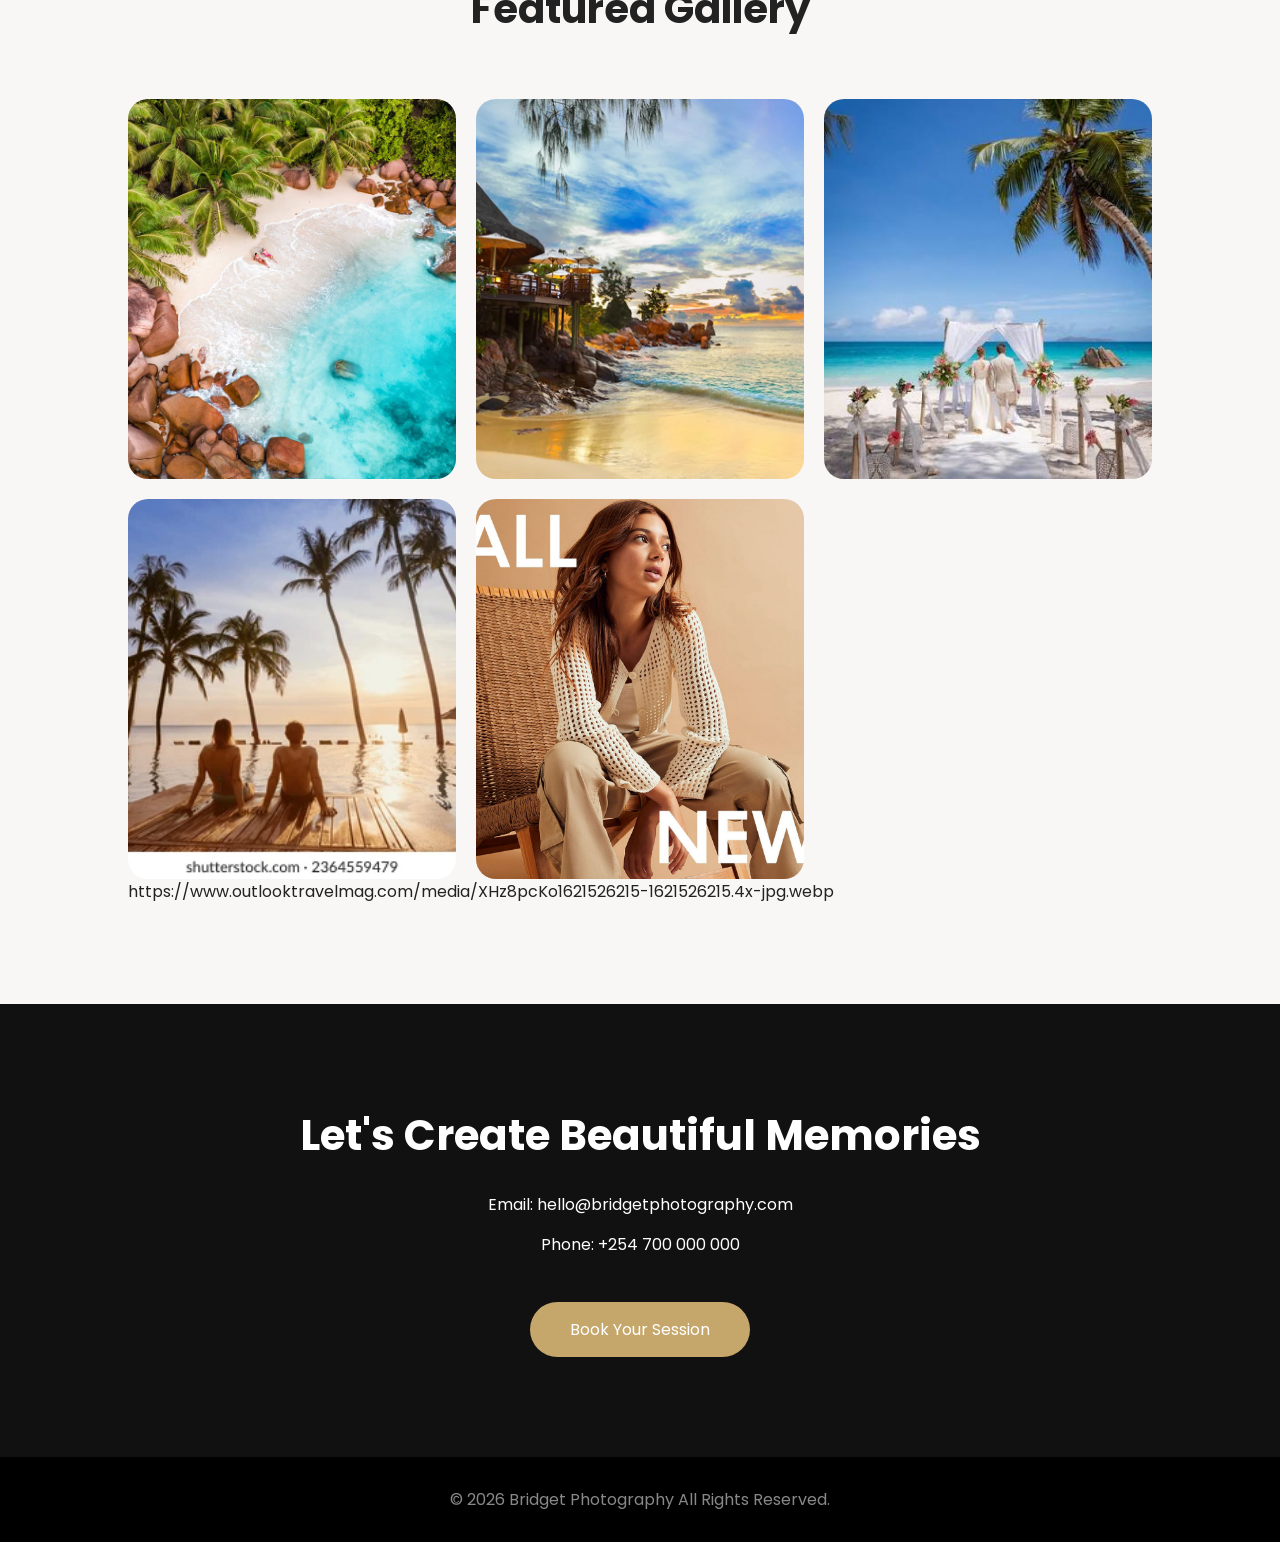
==== commit 87c50632: "removed memories replaced sceneries" ====
--- a/index.html
+++ b/index.html
@@ -48,7 +48,8 @@
         </h1>
 
         <p>
-            Every photograph tells a unique story From portraits and weddings to lifestyle sessions, I create images that preserve your most meaningful memories.
+            Every photograph tells a unique story From portraits and weddings to lifestyle sessions, I create images that preserve your most meaningful sceneries.
+            
         </p>
 
         <div class="buttons">
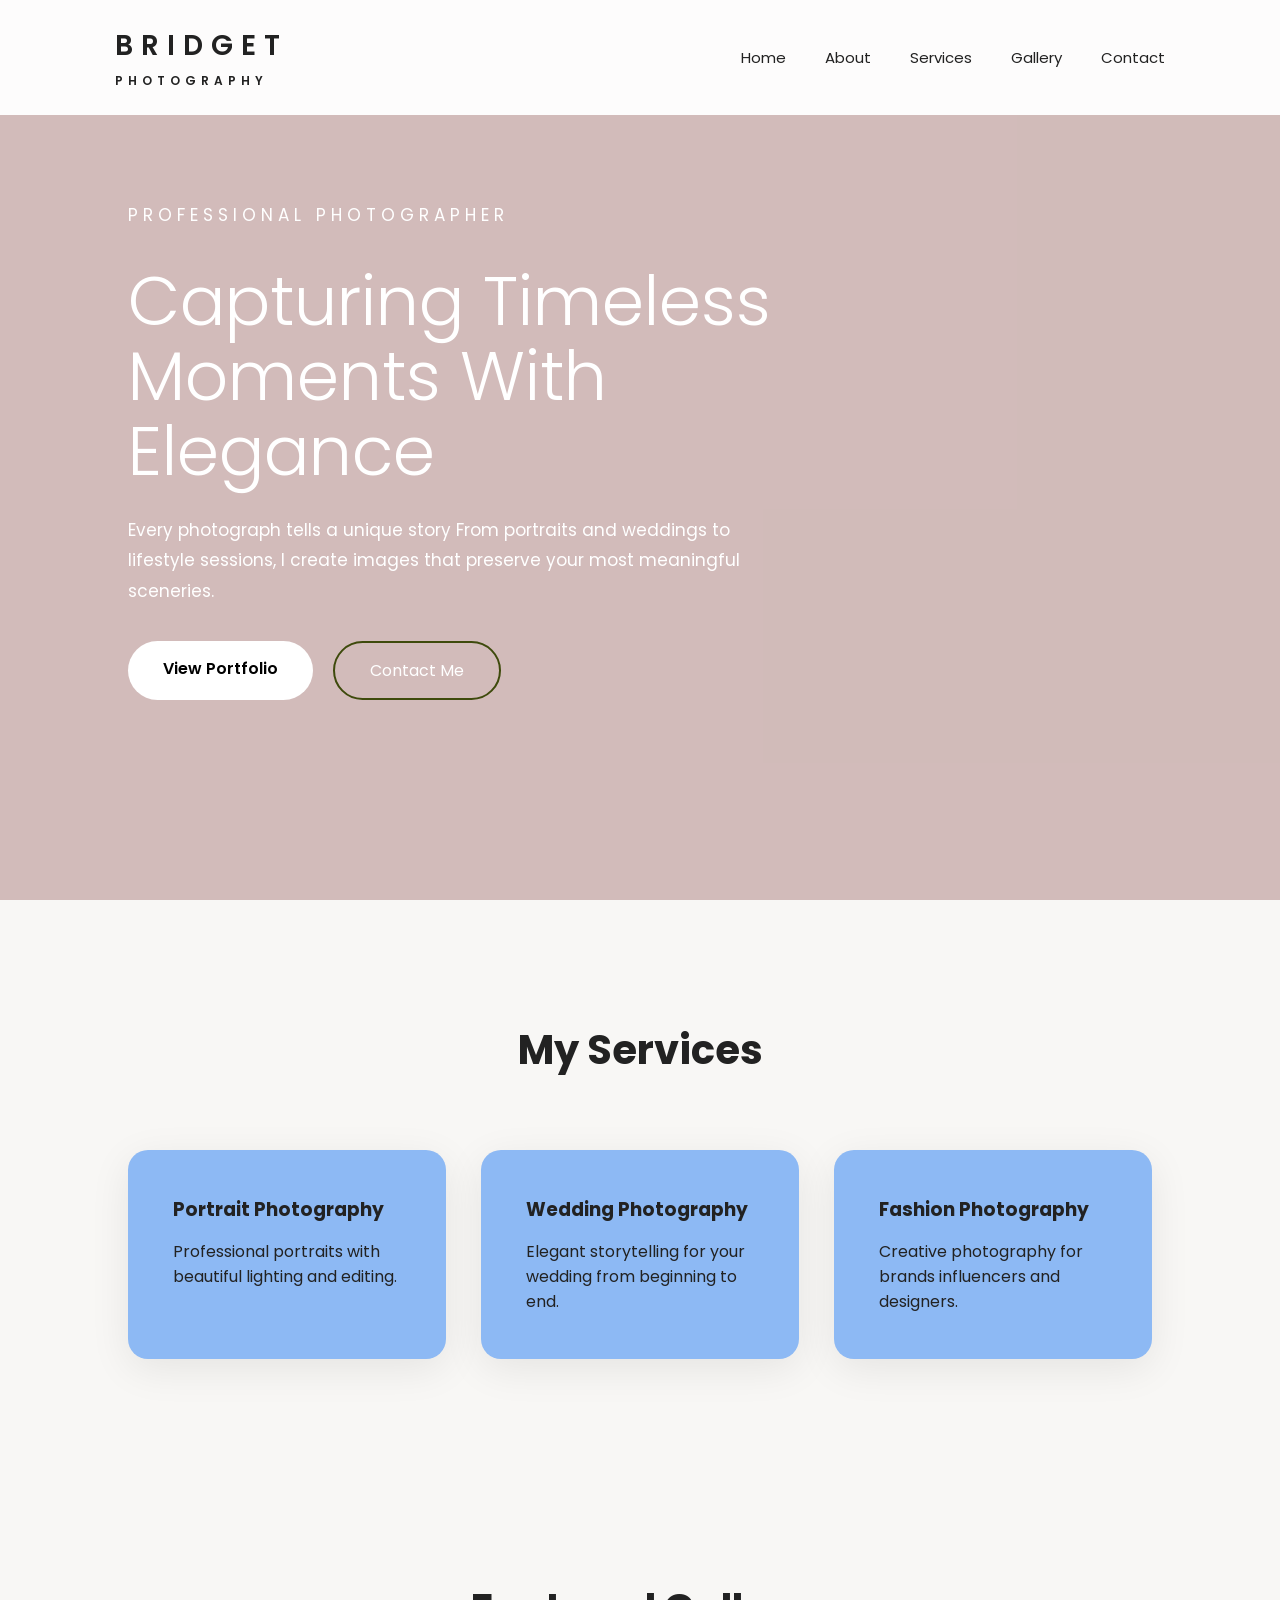
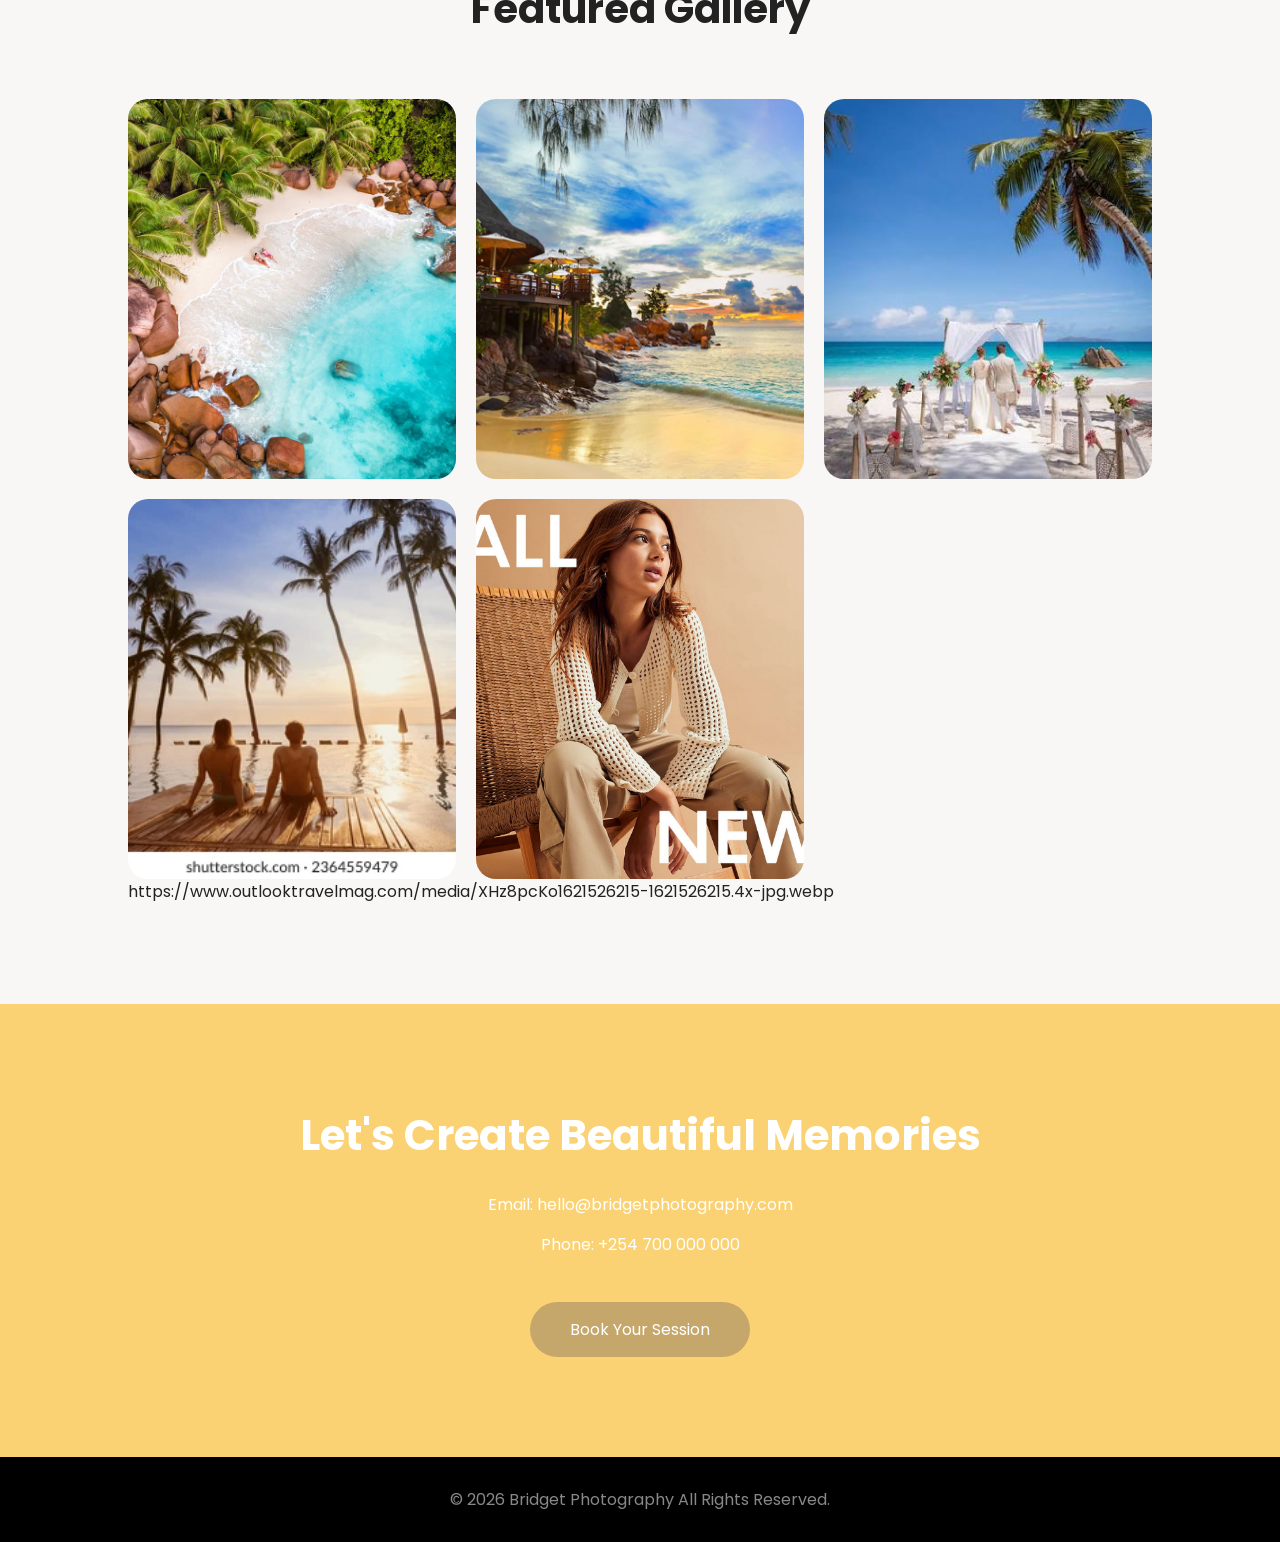
==== commit cffd03ee: "add index.html" ====
--- a/index.html
+++ b/index.html
@@ -22,12 +22,17 @@
     </div>
 
     <nav>
-        <a href="#">Home</a>
-        <a href="#about">About</a>
-        <a href="#services">Services</a>
-        <a href="#gallery">Gallery</a>
-        <a href="#contact">Contact</a>
-    </nav>
+        <a href="home.html">Home</a>
+
+        <a href="about.htl">About</a>
+
+        <a href="services.html">Services</a>
+
+        <a href="gallery.html">Gallery</a>
+
+        <a href="contact.html">Contact</a>
+        
+    </nav>  
 
 </header>
 
--- a/style.css
+++ b/style.css
@@ -61,7 +61,7 @@
 position:absolute;
 width:100%;
 height:100%;
-background:rgba(0,0,0,.35);
+background:rgba(137, 74, 74, 0.35);
 }
 
 .hero-text{
@@ -105,7 +105,7 @@
 }
 
 .btn-outline{
-border:2px solid white;
+border:2px solid rgb(62, 74, 12);
 padding:15px 35px;
 color:white;
 text-decoration:none;
@@ -129,7 +129,7 @@
 }
 
 .card{
-background:white;
+background:rgb(141, 185, 244);
 padding:45px;
 border-radius:20px;
 box-shadow:0 10px 40px rgba(0,0,0,.08);
@@ -173,7 +173,7 @@
 }
 
 .contact{
-background:#111;
+background:#fbd273;
 color:white;
 text-align:center;
 padding:100px 20px;
@@ -298,7 +298,7 @@
 }
 
 .about-text p{
-    color:#666;
+    color:#ddf6d7;
     line-height:1.9;
     font-size:17px;
     margin-bottom:20px;
